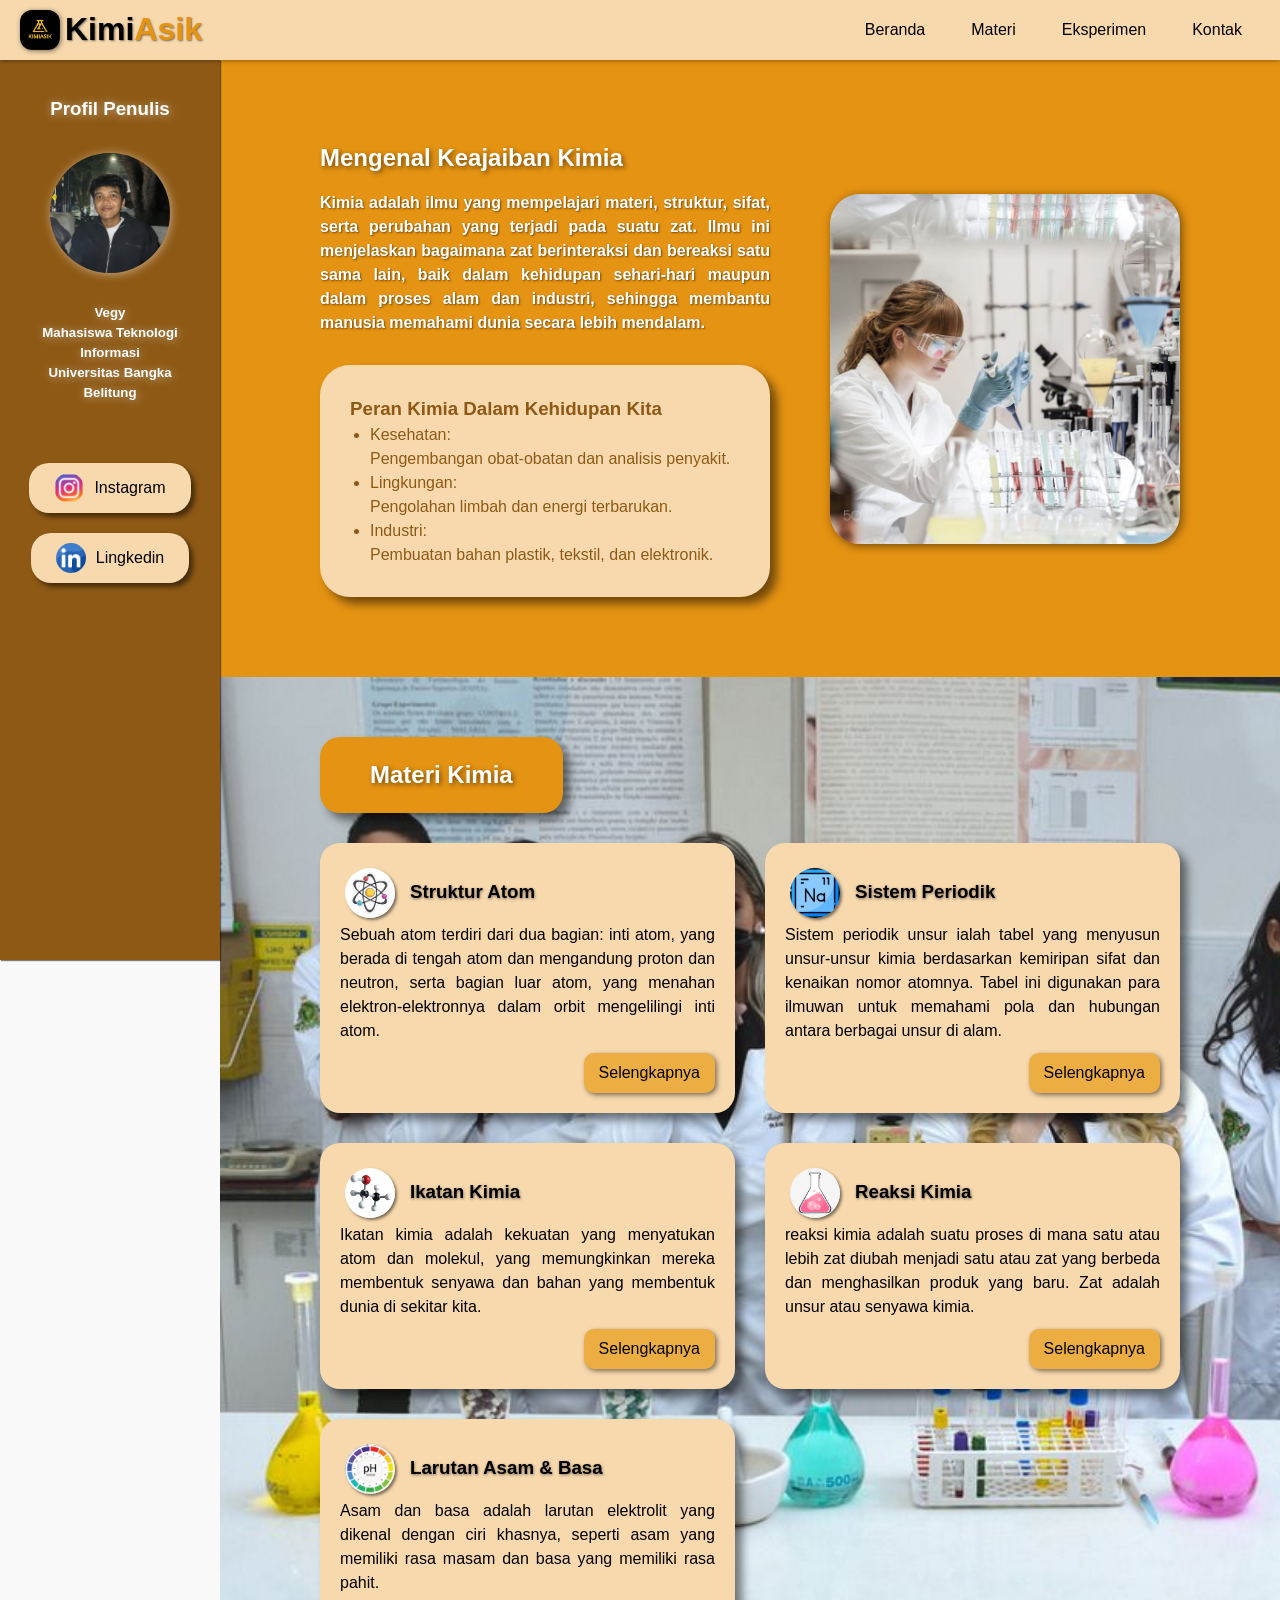
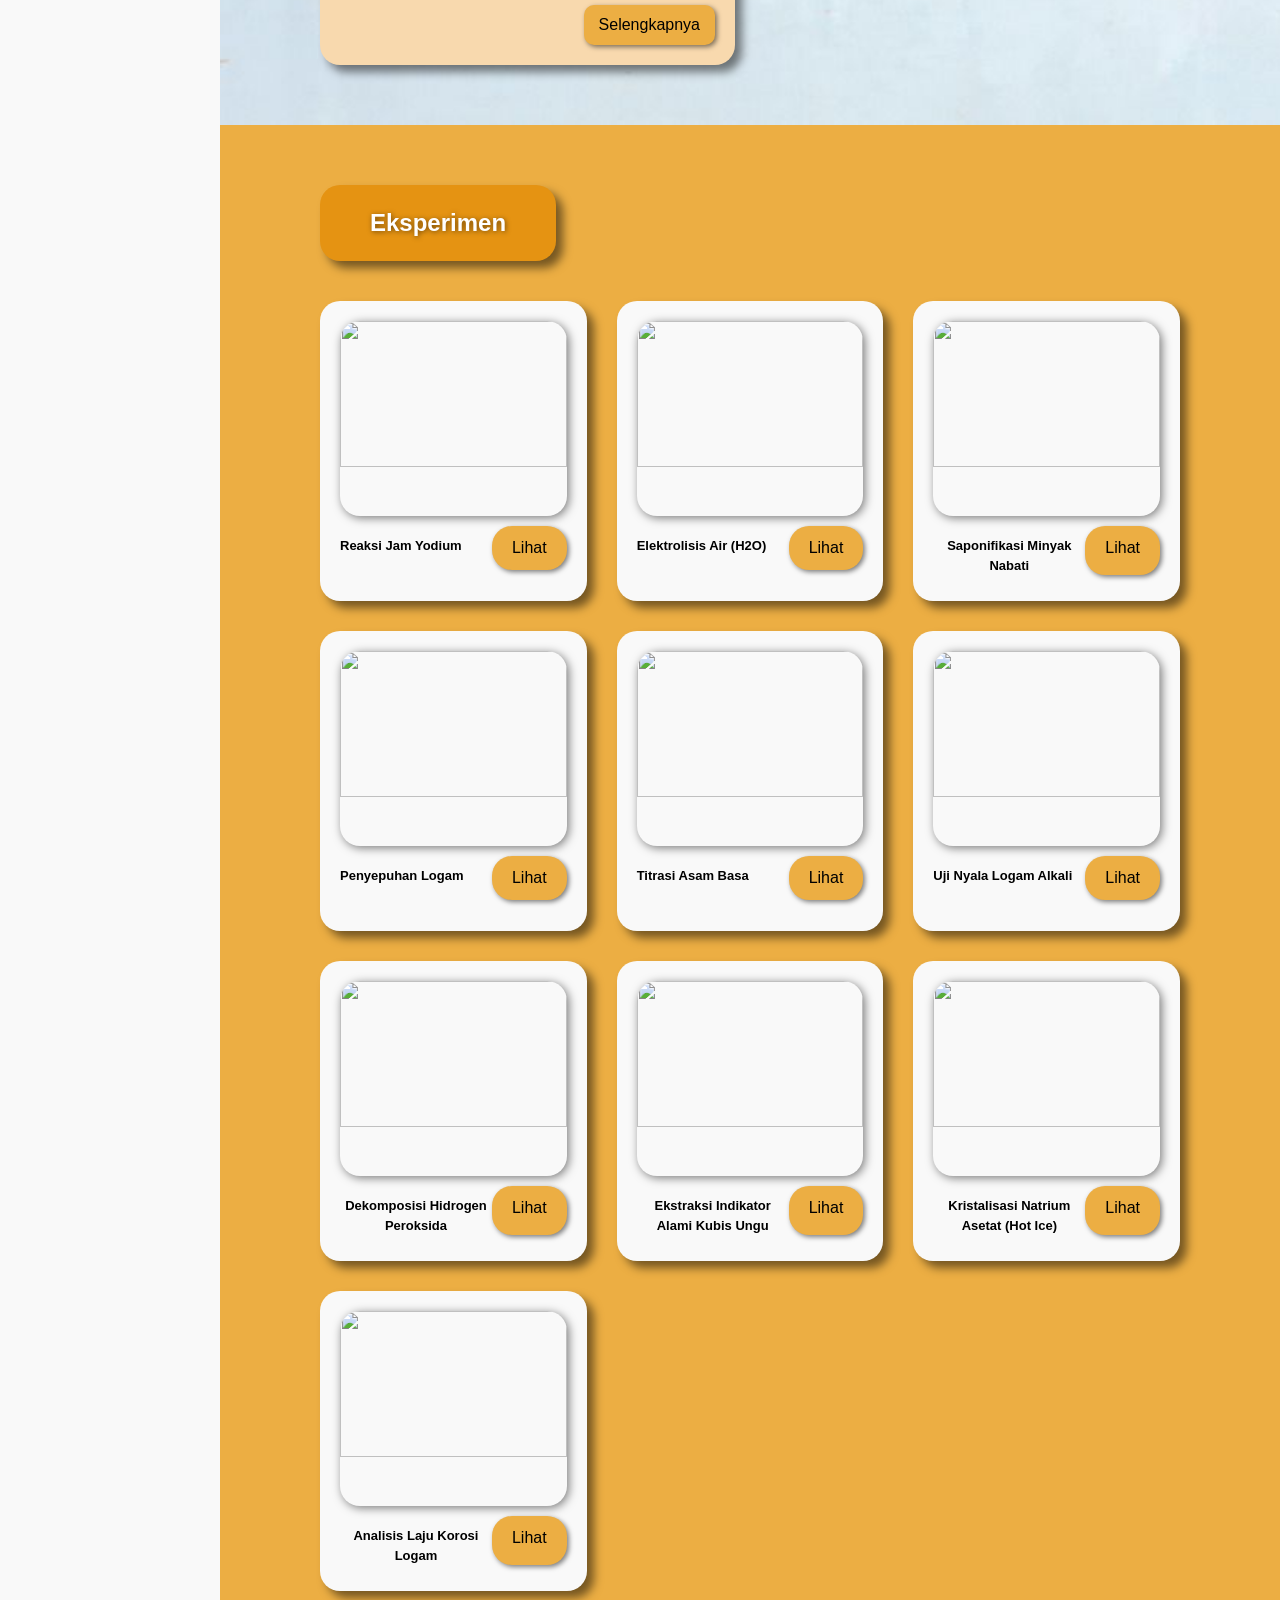
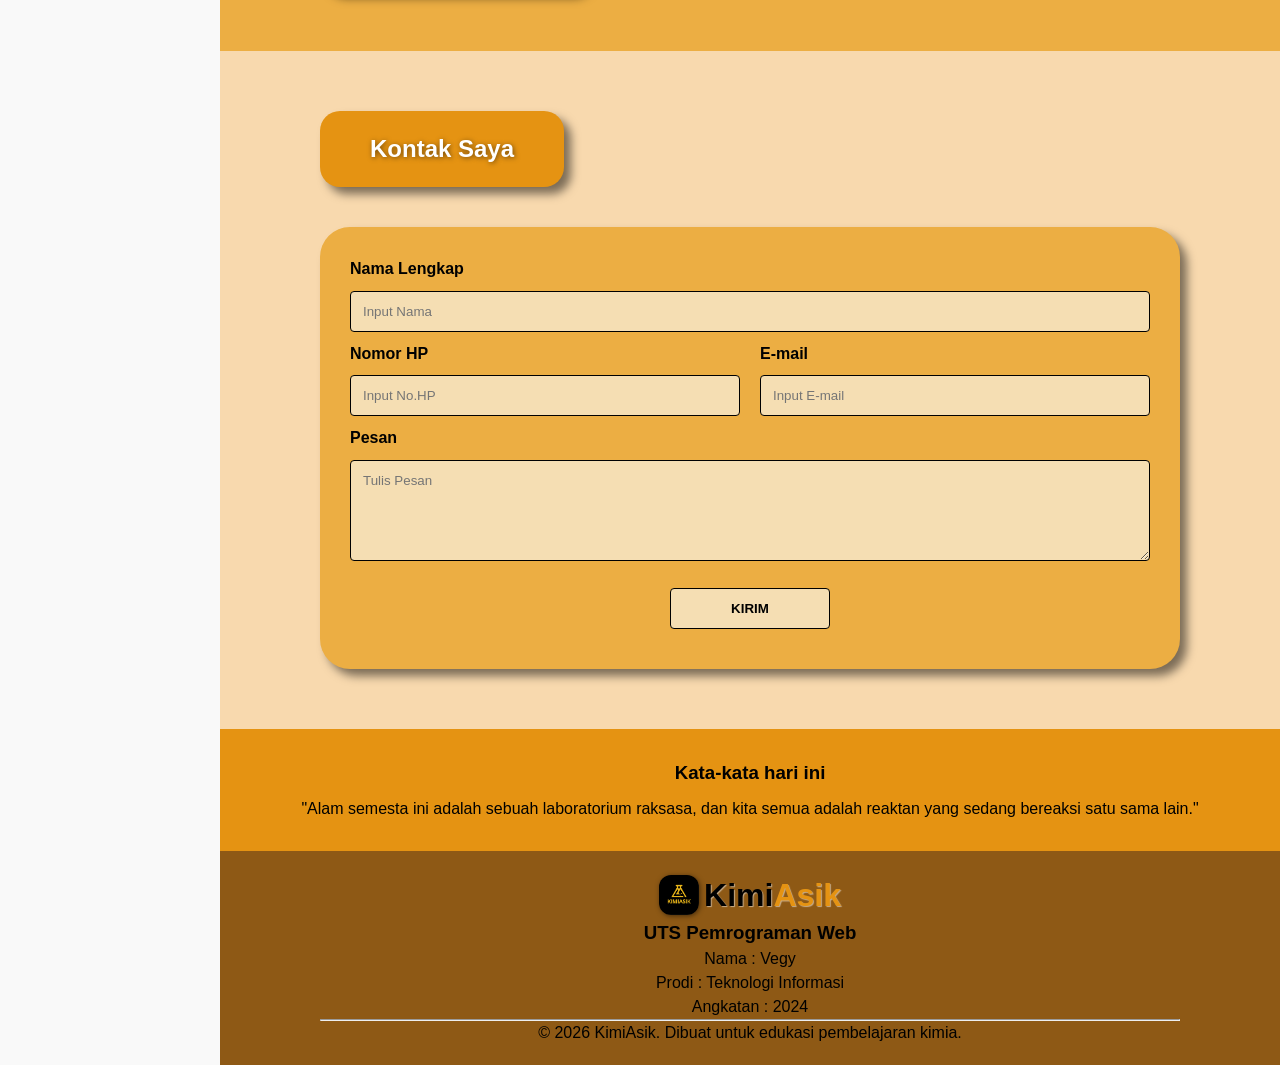
==== index.html @ 4f4f776b "Rename utsWeb_Vegy.html to index.html" ====
<!DOCTYPE html>
<html lang="en">

<head>
    <meta charset="UTF-8">
    <meta name="viewport" content="width=device-width, initial-scale=1.0">
    <title>KimiAsik</title>
    <link rel="stylesheet" href="utsWeb_Vegy.css">
    <script src="utsWeb_Vegy.js"></script>
</head>

<body>
    <div class="header">
        <div class="namaweb">
            <img src="gambar/logo.png">
            <h1>Kimi<span>Asik</span></h1>
        </div>
        <div class="navbar">
            <ul>
                <li><a href="#beranda">Beranda</a></li>
                <li><a href="#materi">Materi</a></li>
                <li><a href="#eksperimen">Eksperimen</a></li>
                <li><a href="#kontak">Kontak</a></li>
            </ul>
        </div>
    </div>

    <div class="sidebar">
        <h3>Profil Penulis</h3>
        <img src="gambar/saya.jpeg">
        <h5>Vegy<br>Mahasiswa Teknologi Informasi<br>Universitas Bangka Belitung</h5>
        <div class="sosmed">
            <a href="https://www.instagram.com/gy_xve?igsh=MTRnN3d0bm42M3J4dA=="><img src="gambar/ig.png"><span>Instagram</span></a>
        </div>
        <div class="sosmed">
            <a href="https://www.linkedin.com/in/vegymembalong?utm_source=share_via&utm_content=profile&utm_medium=member_android"><img src="gambar/linkedin.png"><span>Lingkedin</span></a>
        </div>
    </div>

    <div class="kontenutama">
        <div id="beranda" class="beranda">
            <div class="isikiri">
                <h2>Mengenal Keajaiban Kimia</h2>
                <p>Kimia adalah ilmu yang mempelajari materi, struktur, sifat, serta perubahan yang terjadi pada
                    suatu zat. Ilmu ini menjelaskan bagaimana zat berinteraksi dan bereaksi satu sama lain, baik
                    dalam kehidupan sehari-hari maupun dalam proses alam dan industri, sehingga membantu manusia
                    memahami dunia secara lebih mendalam.</p>
                <div class="perankimia">
                    <h3>Peran Kimia Dalam Kehidupan Kita</h3>
                    <ul>
                        <li>Kesehatan:<br>Pengembangan obat-obatan dan analisis penyakit.</li>
                        <li>Lingkungan:<br>Pengolahan limbah dan energi terbarukan.</li>
                        <li>Industri:<br>Pembuatan bahan plastik, tekstil, dan elektronik.</li>
                    </ul>
                </div>
            </div>
            <div class="isikanan">
                <img src="gambar/gambarberanda.jpg">
            </div>
        </div>

        <div id="materi">
            <h2>Materi Kimia</h2>
            <div class="materi">
                <div class="rincianmateri">
                    <div class="judulmateri">
                        <img src="gambar/atom.png">
                        <h3>Struktur Atom</h3>
                    </div>
                    <p>Sebuah atom terdiri dari dua bagian: inti atom, yang berada di tengah atom dan mengandung
                        proton dan neutron, serta bagian luar atom, yang menahan elektron-elektronnya dalam orbit
                        mengelilingi inti atom.</p>
                    <a
                        href="https://uen.pressbooks.pub/introductorychemistry/chapter/the-structure-of-the-atom/#:~:text=Atom%20terdiri%20dari%20tiga%20partikel%20dasar:%20proton%2C,kulit%20elektron%20dan%20mengandung%20elektron%20(bermuatan%20negatif).">Selengkapnya</a>
                </div>
                <div class="rincianmateri">
                    <div class="judulmateri">
                        <img src="gambar/logoperiodik.jpg">
                        <h3>Sistem Periodik</h3>
                    </div>
                    <p>Sistem periodik unsur ialah tabel yang menyusun unsur-unsur kimia berdasarkan kemiripan sifat
                        dan kenaikan nomor atomnya. Tabel ini digunakan para ilmuwan untuk memahami pola dan
                        hubungan antara berbagai unsur di alam.</p>
                    <a
                        href="https://www.gramedia.com/literasi/mengenal-sistem-periodik-unsur-sejarah-pengertian-dan-perkembangannya/">Selengkapnya</a>
                </div>
                <div class="rincianmateri">
                    <div class="judulmateri">
                        <img src="gambar/ikatankimiaa.jpg">
                        <h3>Ikatan Kimia</h3>
                    </div>
                    <p>Ikatan kimia adalah kekuatan yang menyatukan atom dan molekul, yang memungkinkan mereka
                        membentuk senyawa dan bahan yang membentuk dunia di sekitar kita.</p>
                    <a href="https://www.quipper.com/id/blog/mapel/kimia/ikatan-kimia/">Selengkapnya</a>
                </div>
                <div class="rincianmateri">
                    <div class="judulmateri">
                        <img src="gambar/reaksikimia.jpg">
                        <h3>Reaksi Kimia</h3>
                    </div>
                    <p>reaksi kimia adalah suatu proses di mana satu atau lebih zat diubah menjadi satu atau zat
                        yang berbeda dan menghasilkan produk yang baru. Zat adalah unsur atau senyawa kimia.</p>
                    <a
                        href="https://akupintar.id/info-pintar/-/blogs/reaksi-kimia-pengertian-ciri-ciri-jenis-dan-contohnya">Selengkapnya</a>
                </div>
                <div class="rincianmateri">
                    <div class="judulmateri">
                        <img src="gambar/asambasaa.jpg">
                        <h3>Larutan Asam & Basa</h3>
                    </div>
                    <p>Asam dan basa adalah larutan elektrolit yang dikenal dengan ciri khasnya, seperti asam yang
                        memiliki rasa masam dan basa yang memiliki rasa pahit.</p>
                    <a href="https://www.quipper.com/id/blog/mapel/kimia/asam-dan-basa/">Selengkapnya</a>
                </div>
            </div>
        </div>

        <div id="eksperimen">
            <h2>Eksperimen</h2>
            <div class="eksperimen">
                <div class="eksperimenitem">
                    <img src="https://i.ytimg.com/vi/0PoqIyh9FG4/maxresdefault.jpg">
                    <div class="infoeksperimen">
                        <p>Reaksi Jam Yodium</p>
                        <a href="https://youtu.be/un6x-a6zmx0?si=SqgORosUY-2LTcP6">Lihat</a>
                    </div>
                </div>
                <div class="eksperimenitem">
                    <img
                        src="https://blue.kumparan.com/image/upload/fl_progressive,fl_lossy,c_fill,f_auto,q_auto:best,w_640/v1634025439/01hxvjj6tpcmz90ye9wb8cp64d.jpg">
                    <div class="infoeksperimen">
                        <p>Elektrolisis Air (H2O)</p>
                        <a href="https://youtu.be/JhyUw5933_s?si=Afn9D52IZdCPgqFQ">Lihat</a>
                    </div>
                </div>
                <div class="eksperimenitem">
                    <img
                        src="https://www.greeners.co/wp-content/uploads/2020/08/Souvenir-Cantik-dari-Minyak-Jelantah-1.jpg">
                    <div class="infoeksperimen">
                        <p>Saponifikasi Minyak Nabati</p>
                        <a href="https://youtu.be/MVlw-za0QHc?si=hSwoHK8ls5u8qzh6">Lihat</a>
                    </div>
                </div>
                <div class="eksperimenitem">
                    <img src="https://doakalian.wordpress.com/wp-content/uploads/2012/07/sel-elektrokomia1.png">
                    <div class="infoeksperimen">
                        <p>Penyepuhan Logam</p>
                        <a href="https://youtu.be/6GK2rxwYU5M?si=nQECxFUg62Hmdez_">Lihat</a>
                    </div>
                </div>
                <div class="eksperimenitem">
                    <img src="https://www.azom.com/images/Article_Images/ImageForArticle_24716_17598611494664083.jpg">
                    <div class="infoeksperimen">
                        <p>Titrasi Asam Basa</p>
                        <a href="https://youtu.be/Fwo6BVpmLMg?feature=shared">Lihat</a>
                    </div>
                </div>
                <div class="eksperimenitem">
                    <img
                        src="https://asset.kompas.com/crops/uTL_3YJM3fHlCsK95ndCnOP5G8w=/0x2:800x535/750x500/data/photo/2023/11/09/654c9b948fbbf.jpg">
                    <div class="infoeksperimen">
                        <p>Uji Nyala Logam Alkali</p>
                        <a href="https://youtu.be/GhxOtd2kj90?si=AlKfevXuIcHSk7ao">Lihat</a>
                    </div>
                </div>
                <div class="eksperimenitem">
                    <img
                        src="https://d1ymz67w5raq8g.cloudfront.net/Pictures/480xAny/5/0/2/137502_0611421620180606-IMG_3951_preview.jpg">
                    <div class="infoeksperimen">
                        <p>Dekomposisi Hidrogen Peroksida</p>
                        <a href="https://youtu.be/DQN3zZXVOrM?si=goOzXgJ4IW--lY6F">Lihat</a>
                    </div>
                </div>
                <div class="eksperimenitem">
                    <img
                        src="https://assets.kompasiana.com/items/album/2023/10/22/istockphoto-661504778-612x612-6534a651ee794a4a806bb862.jpg?t=o&v=300">
                    <div class="infoeksperimen">
                        <p>Ekstraksi Indikator Alami Kubis Ungu</p>
                        <a href="https://youtu.be/a6dYHEC8A9g?si=KSvDGsUUd0h7grFi">Lihat</a>
                    </div>
                </div>
                <div class="eksperimenitem">
                    <img
                        src="https://d1ymz67w5raq8g.cloudfront.net/Pictures/415x277/0/0/0/109000_0413-eic_exhibition-chem_300tb.jpg">
                    <div class="infoeksperimen">
                        <p>Kristalisasi Natrium Asetat (Hot Ice)</p>
                        <a href="https://youtu.be/7xKShR5hW3g?si=97cIdhdHGM1oonSu">Lihat</a>
                    </div>
                </div>
                <div class="eksperimenitem">
                    <img src="https://id-static.z-dn.net/files/dce/50ecb94752dd2e01c5f4b7b8e948299a.jpg">
                    <div class="infoeksperimen">
                        <p>Analisis Laju Korosi Logam</p>
                        <a href="https://youtu.be/AHfiAgh0aNM?si=icaWUwh06MNhVXQ5">Lihat</a>
                    </div>
                </div>
            </div>
        </div>

        <div id="kontak">
            <h2>Kontak Saya</h2>
            <div class="kontak">
                <form onsubmit="return validasi(this)">
                    <div class="nama">
                        <label>Nama Lengkap</label>
                        <input name="nama" type="text" placeholder="Input Nama">
                    </div>
                    <div class="hpemail">
                        <div class="formhpemail">
                            <label>Nomor HP</label><br>
                            <input name="nomorhp" type="text" placeholder="Input No.HP">
                        </div>
                        <div class="formhpemail">
                            <label>E-mail</label><br>
                            <input name="email" type="text" placeholder="Input E-mail" cols="">
                        </div>
                    </div>
                    <div class="pesan">
                        <label>Pesan</label><br>
                        <textarea name="pesan" cols="70" rows="5" placeholder="Tulis Pesan"></textarea><br>
                    </div>
                    <div class="submit">
                        <input type="submit" value="KIRIM">
                    </div>
                </form>
            </div>
        </div>

        <div class="quotes">
            <h3>Kata-kata hari ini</h3>
            <p>"Alam semesta ini adalah sebuah laboratorium raksasa, dan kita semua adalah reaktan yang sedang
                bereaksi satu sama lain."</p>
        </div>

        <div id="footer">
            <div class="logofooter">
                <img src="gambar/logo.png">
                <h1>Kimi<span>Asik</span></h1>
            </div>
            <h3>UTS Pemrograman Web</h3>
            <p>Nama : <span>Vegy</span></p>
            <p>Prodi : <span>Teknologi Informasi</span></p>
            <p>Angkatan : <span>2024</span></p>
            <hr>
            <p>&copy; 2026 KimiAsik. Dibuat untuk edukasi pembelajaran kimia.</p>
        </div>
    </div>
</body>

</html>
---- utsWeb_Vegy.css ----
:root {
            --satu: #f8d9ae;
            --dua: #ecae43;
            --tiga: #e59312;
            --empat: #8e5915;

}

*{
    box-sizing: border-box;
    margin: 0;
    padding: 0;
    font-family: 'Segoe UI', Tahoma, Geneva, Verdana, sans-serif;
}

body{
    background-color: #f9f9f9;
    line-height: 1.5;
}

.header{
    background-color: var(--satu);
    display: flex;
    padding: 5px;
    justify-content: space-between;
    align-items: center;
    position: sticky;
    top: 0;
    z-index: 1000;
    box-shadow: 0px 0px 5px rgba(0, 0, 0, 0.5);
}

.namaweb{
    display: flex;
    margin-left: 10px;
}

.namaweb img{
    height: 40px;
    width: 40px;
    margin: 5px;
    border-radius: 30%;
    box-shadow: 1px 1px 5px rgba(0, 0, 0, 0.5);
}

.namaweb h1 {
    text-shadow: 1px 1px 2px rgba(0, 0, 0, 0.5);
}

.namaweb span{
    color: var(--tiga);
}

.navbar ul{
    display: flex;
    list-style: none;
    margin-right: 10px;
} 

.navbar a{
    text-decoration: none;
    color: black;
    font-weight: 500;
    padding: 13px 20px;
    margin: 0 3px;
    transition: 0.3s;
}

.navbar a:hover{
    color: white;
    background-color: var(--tiga);
    border-radius: 15px;
}

.sidebar{
    height: 100%;
    max-width: 220px;
    background-color: var(--empat);
    padding: 5px;
    display: flex;
    position: fixed;
    flex-direction: column;
    box-shadow: 1px 1px 1px rgba(4, 4, 4, 0.5);
}

.sidebar h3{
    color: white;
    margin: 30px auto 20px;
    text-align: center;
    text-shadow: 1px 1px 10px rgba(255, 255, 255, 0.5);
}

.sidebar img{
    display: flex;
    margin: 10px auto;
    width: 120px;
    height: 120px;
    object-fit: cover;
    border-radius: 50%;
    box-shadow: 1px 1px 10px rgba(255, 255, 255, 0.5);
    transition: 1s;
}

.sidebar img:hover{
    transform: scale(1.1);
    box-shadow: 1px 1px 20px rgba(255, 255, 255, 0.5);
}

.sidebar h5{
    color: white;
    margin: 20px 20px 50px;
    text-align: center;
    text-shadow: 1px 1px 10px rgba(255, 255, 255, 0.5);;
}

.sosmed{
    margin: 10px auto;
    padding: 0 25px;
    background-color: var(--satu);
    border-radius: 20px;
    box-shadow: 4px 4px 5px rgba(0, 0, 0, 0.5);
    transition: 0.8s;
}

.sosmed:hover{
    transform: scale(1.07);
    background-color: var(--dua);
}

.sosmed a{
    display: flex;
    align-items: center;
    text-decoration: none;
    color: black;
}

.sosmed img{
    height: 30px;
    width: 30px;
    margin-right: 10px;
    box-shadow: none;
}

.kontenutama{
    margin-left: 220px;
}

.beranda{
    display: flex;
    padding: 80px 100px;
    scroll-margin-top: 30px;
    background-color: var(--tiga);
    color: white;
}

.isikiri{
    flex: 3;
    margin-right: 60px;
}

.isikiri h2{
    text-shadow: 2px 2px 5px rgba(0, 0, 0, 0.5);
    margin-bottom: 15px;
    font-weight: 900;
}

.isikiri p{
    text-shadow: 1px 1px 2px rgba(0, 0, 0, 0.5);
    margin-bottom: 5px;
    font-weight: bold;
    text-align: justify;
}

.isikanan{
    display: flex;
    flex: 2;
}

.isikanan img{
    margin: auto;
    width: 350px;
    height: 350px;
    background-size: cover;
    border-radius: 30px;
    box-shadow: 2px 2px 10px rgba(0, 0, 0, 0.5);
    transition-duration: 1s;
}

.isikanan img:hover{
    transform: scale(1.05);
}

.perankimia{
    background-color: var(--satu);
    color: var(--empat);
    padding: 30px;
    border-radius: 30px;
    margin-top: 30px;
    box-shadow: 7px 7px 10px rgba(0, 0, 0, 0.5);
    transition: 1s;
}

.perankimia:hover{
    transform: scale(1.05);
}

.perankimia li{
    font-weight: 500;
    margin-left: 20px;
}

#materi{
    background-image: url('gambar/bgmaterii.jpg');
    background-size: cover;
    background-repeat: no-repeat;
    padding: 60px 100px;
    scroll-margin-top: 50px;
}

#materi h2{
    padding: 20px 50px;
    border-radius: 20px;
    background-color: var(--tiga);
    width: fit-content;
    color: white;
    text-shadow: 2px 2px 5px rgba(0, 0, 0, 0.5);
    box-shadow: 7px 7px 10px rgba(0, 0, 0, 0.5);
    margin-bottom: 30px;
}

.materi{
    display: grid; 
    grid-template-columns: repeat(2, 1fr); 
    gap: 30px;
}

.rincianmateri{
    background-color: var(--satu);
    padding: 20px;
    border-radius: 20px;
    box-shadow: 7px 7px 10px rgba(0, 0, 0, 0.5);
    transition: 0.8s;
}

.rincianmateri:hover{
    transform: scale(1.04);
}

.rincianmateri p{
    text-align: justify;
    font-weight: 500;
}

.rincianmateri a{
    text-decoration: none;
    color: black;
    float: right;
    padding: 8px 15px;
    margin-top: 10px;
    background-color: var(--dua);
    border-radius: 10px;
    box-shadow: 2px 2px 5px rgba(0, 0, 0, 0.5);
    transition: 0.2s;
}

.rincianmateri a:hover{
    transform: scale(1.1);
    background-color: var(--tiga);
    color: white;
    font-weight: bold;
}

.judulmateri{
    display: flex;
}

.judulmateri img{
    width: 50px;
    height: 50px;
    margin: 5px;
    border-radius: 50%;
    box-shadow: 2px 2px 3px rgba(0, 0, 0, 0.5);
}

.judulmateri h3 {
    margin: 15px 10px;
    text-shadow: 0.5px 0.5px 3px rgba(0, 0, 0, 0.5);
}

#eksperimen{
    background-color: var(--dua);
    padding: 60px 100px;
    scroll-margin-top: 50px;
}

#eksperimen h2{
    padding: 20px 50px;
    border-radius: 20px;
    background-color: var(--tiga);
    width: fit-content;
    color: white;
    text-shadow: 1px 1px 5px rgba(0, 0, 0, 0.5);
    box-shadow: 7px 7px 10px rgba(0, 0, 0, 0.5);
    margin-bottom: 40px;
}

.eksperimen{
    display: grid;
    grid-template-columns: repeat(3 , 1fr);
    gap: 30px;
}

.eksperimenitem{
    background-color: #f9f9f9;
    padding: 20px;
    border-radius: 20px;
    box-shadow: 7px 7px 10px rgba(0, 0, 0, 0.5);
    transition: 0.8s;
    height: 300px;
    width: auto;
}

.eksperimenitem:hover{
    transform: scale(1.07);
    background-color: var(--satu);
}

.eksperimenitem img{
    height: 75%;
    width: 100%; 
    object-fit: cover;
    border-radius: 20px;
    box-shadow: 2px 2px 10px rgba(0, 0, 0, 0.5);
}

.infoeksperimen{
    display: flex;
    justify-content: space-between;
}
.infoeksperimen p{
    font-weight: bold;
    font-size: small;
    text-align: center;
    margin-top: 20px;
    justify-content: space-between;
    z-index: 1;
    transition: 0.3s;
}

.infoeksperimen a{
    text-decoration: none;
    padding: 10px 20px;
    border-radius: 20px;
    background-color: var(--dua);
    color: black;
    font-weight: 400;
    margin-top: 10px;
    transition: 0.3s;
    box-shadow: 2px 2px 5px rgba(0, 0, 0, 0.5);
}

.infoeksperimen a:hover{
    padding: 10px 30px;
    font-weight: bold;
    background-color: var(--tiga);
    color: white;
}

#kontak{
    background-color: var(--satu);
    padding: 60px 100px;
    scroll-margin-top: 50px;
}

#kontak h2{
    padding: 20px 50px;
    border-radius: 20px;
    background-color: var(--tiga);
    width: fit-content;
    color: white;
    text-shadow: 1px 1px 5px rgba(0, 0, 0, 0.5);
    box-shadow: 7px 7px 10px rgba(0, 0, 0, 0.5);
    margin-bottom: 40px;
}

.kontak{
    background-color: var(--dua);
    padding: 30px;
    border-radius: 30px;
    width: 100%;
    box-sizing: border-box;
    box-shadow: 7px 7px 10px rgba(0, 0, 0, 0.5);
}

.nama label{
    font-weight: bold;
}

.hpemail{
    display: flex;
    gap: 20px;
    width: 100%;
}

.formhpemail{
    flex: 1; 
    display: flex;
    flex-direction: column;
}

.formhpemail label{
    margin-bottom: -25px;
    font-weight: bold;
}

.pesan label{
    font-weight: bold;
}

input, textarea{
    width: 100%;
    padding: 12px;
    border: 1px solid #000;
    border-radius: 4px;
    margin-bottom: 10px;
    margin-top: 10px;
    background-color: wheat;
}

.submit{
    display: flex;
    justify-content: center;
} 

.submit input{
    width: 20%;
    transition: 0.8s;
    font-weight: bold;
}

.submit input:hover{
    transform: scale(1.05);
    background-color: var(--tiga);
    color: white;
}


.quotes{
    background-color: var(--tiga);
    padding: 30px 20px;
    text-align: center;
}

.quotes h3{
    margin-bottom: 10px;
}

#footer{
    background-color: var(--empat);
    padding: 20px 100px;
    text-align: center;
}

.logofooter{
    display: flex;
    justify-content: center;

}

.logofooter img{
    height: 40px;
    width: 40px;
    margin: auto 5px auto 0;
    border-radius: 30%;
    box-shadow: 1px 1px 5px rgba(0, 0, 0, 0.5);
}

.logofooter h1{
    text-shadow: 1px 1px 1px rgba(255, 255, 255, 0.5);
}

.logofooter span{
    color: var(--tiga);

}
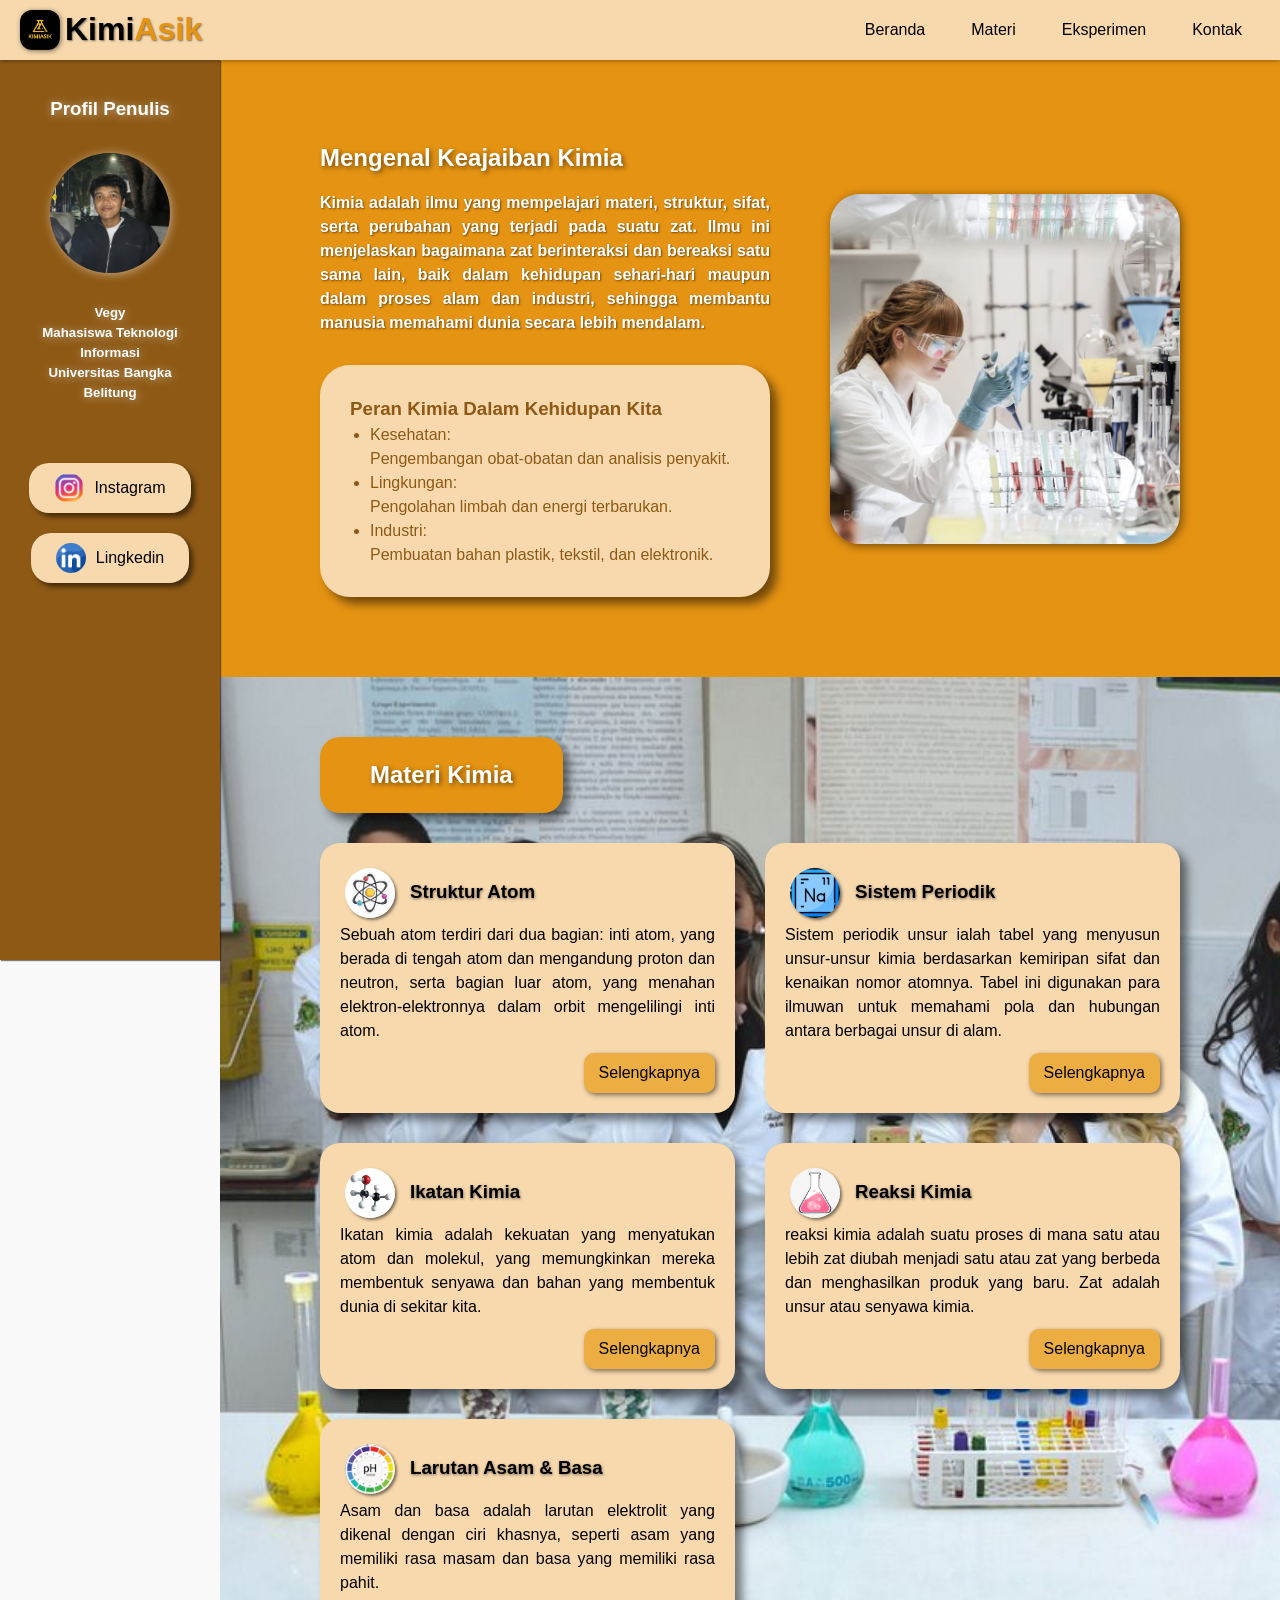
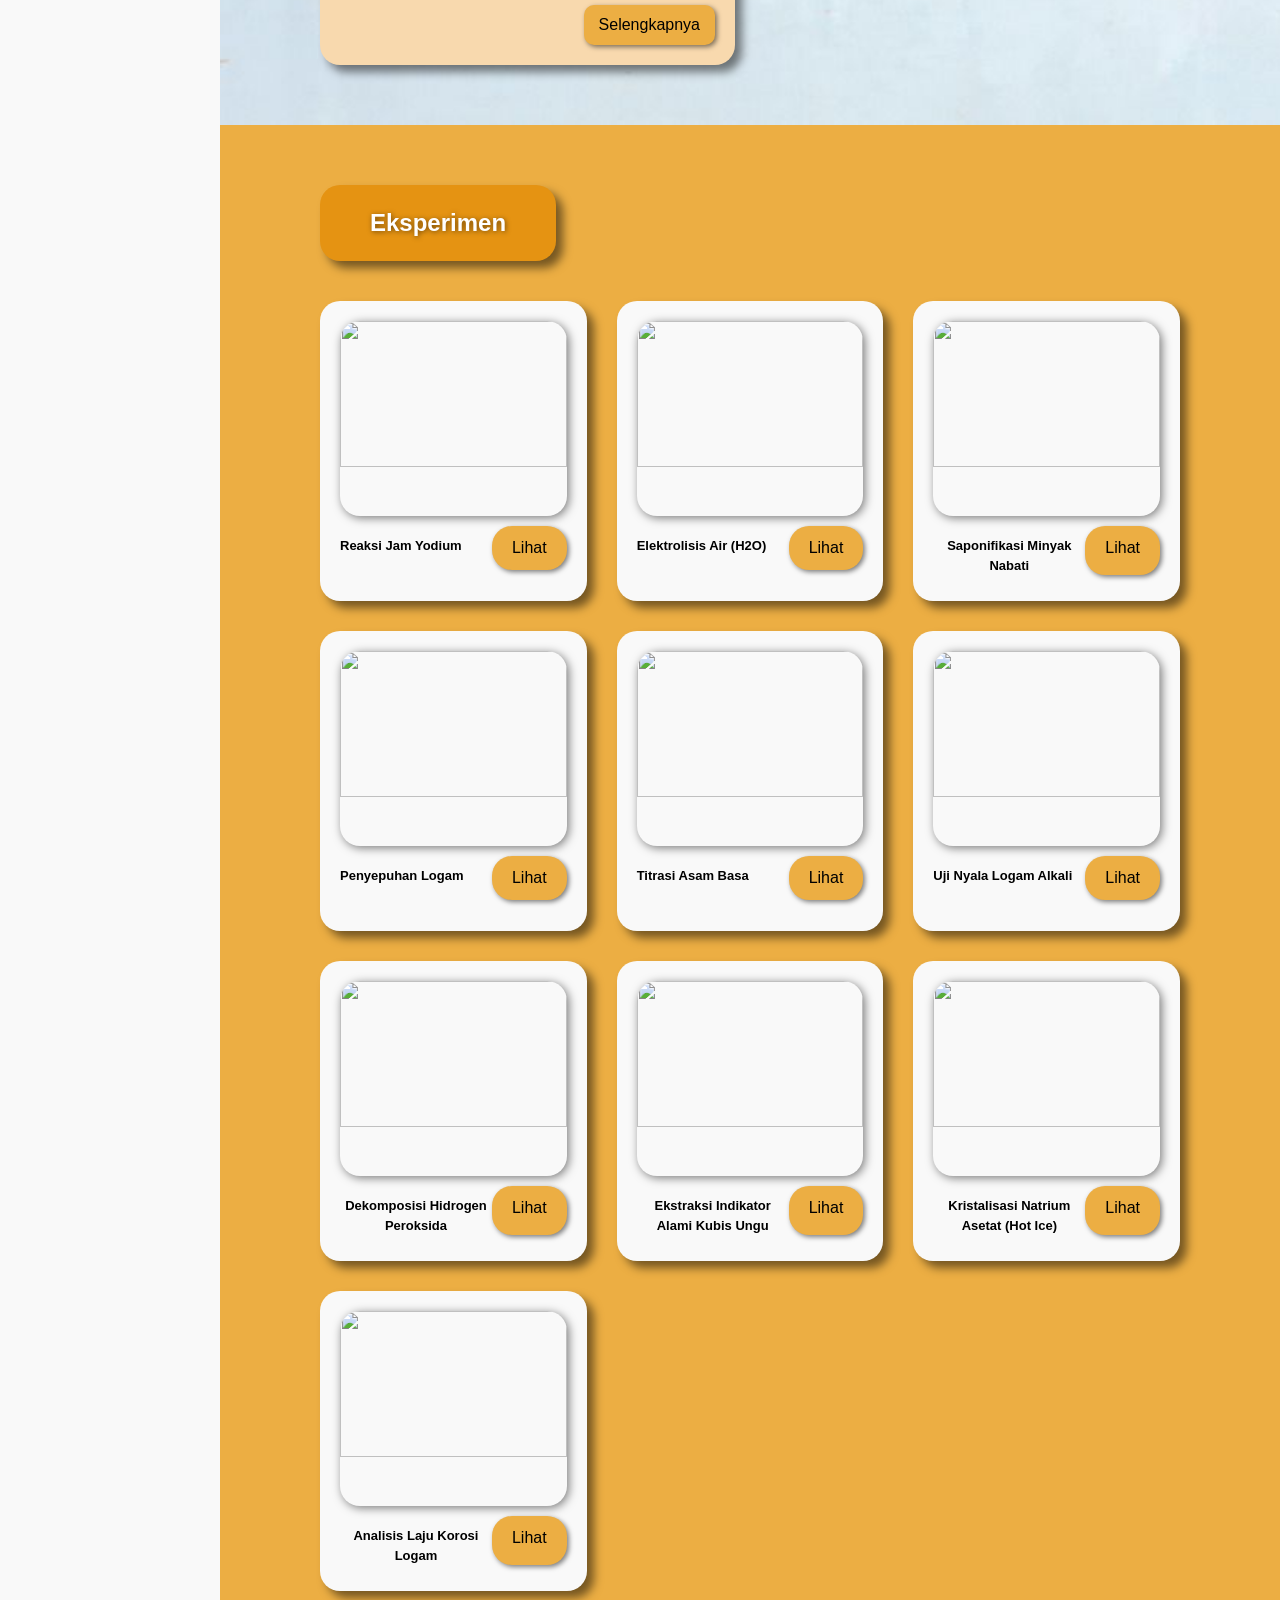
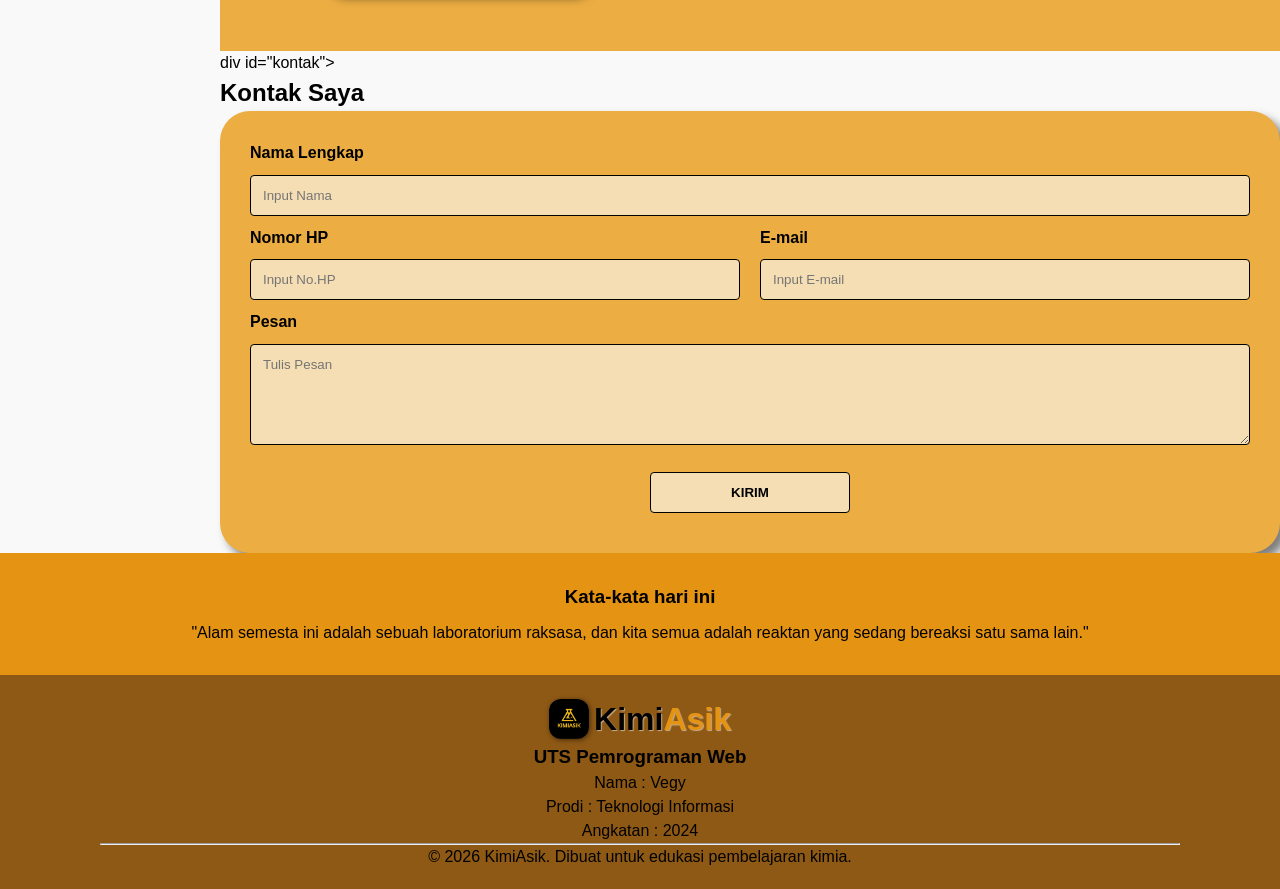
==== commit 2e19b0dd: "Update index.html" ====
--- a/index.html
+++ b/index.html
@@ -197,27 +197,27 @@
             </div>
         </div>
 
-        <div id="kontak">
+        div id="kontak">
             <h2>Kontak Saya</h2>
             <div class="kontak">
-                <form onsubmit="return validasi(this)">
+                <form action="https://formspree.io/f/mrejkobr" method="POST" onsubmit="return validasi(this)">
                     <div class="nama">
                         <label>Nama Lengkap</label>
-                        <input name="nama" type="text" placeholder="Input Nama">
+                        <input name="nama" type="text" placeholder="Input Nama" required>
                     </div>
                     <div class="hpemail">
                         <div class="formhpemail">
                             <label>Nomor HP</label><br>
-                            <input name="nomorhp" type="text" placeholder="Input No.HP">
+                            <input name="nomorhp" type="text" placeholder="Input No.HP" required>
                         </div>
                         <div class="formhpemail">
                             <label>E-mail</label><br>
-                            <input name="email" type="text" placeholder="Input E-mail" cols="">
+                            <input name="email" type="text" placeholder="Input E-mail" required>
                         </div>
                     </div>
                     <div class="pesan">
                         <label>Pesan</label><br>
-                        <textarea name="pesan" cols="70" rows="5" placeholder="Tulis Pesan"></textarea><br>
+                        <textarea name="pesan" cols="70" rows="5" placeholder="Tulis Pesan" required></textarea><br>
                     </div>
                     <div class="submit">
                         <input type="submit" value="KIRIM">
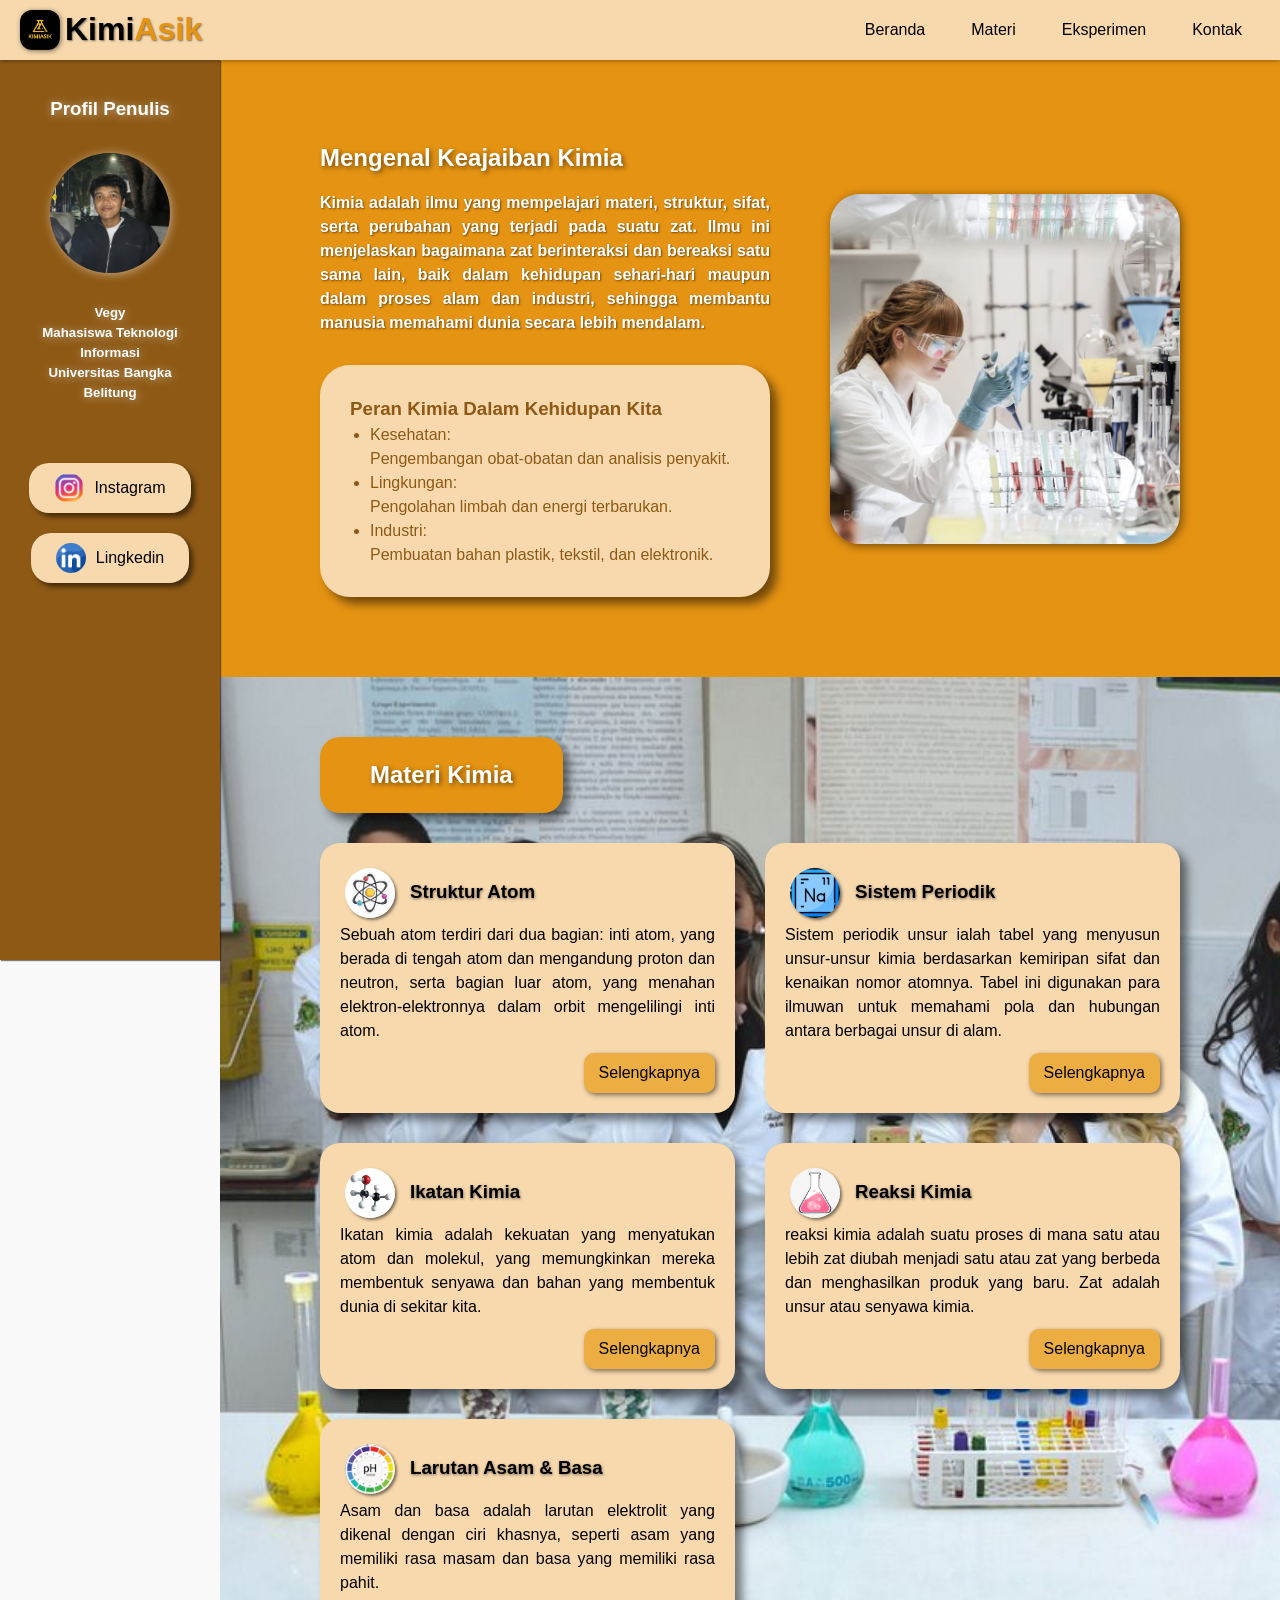
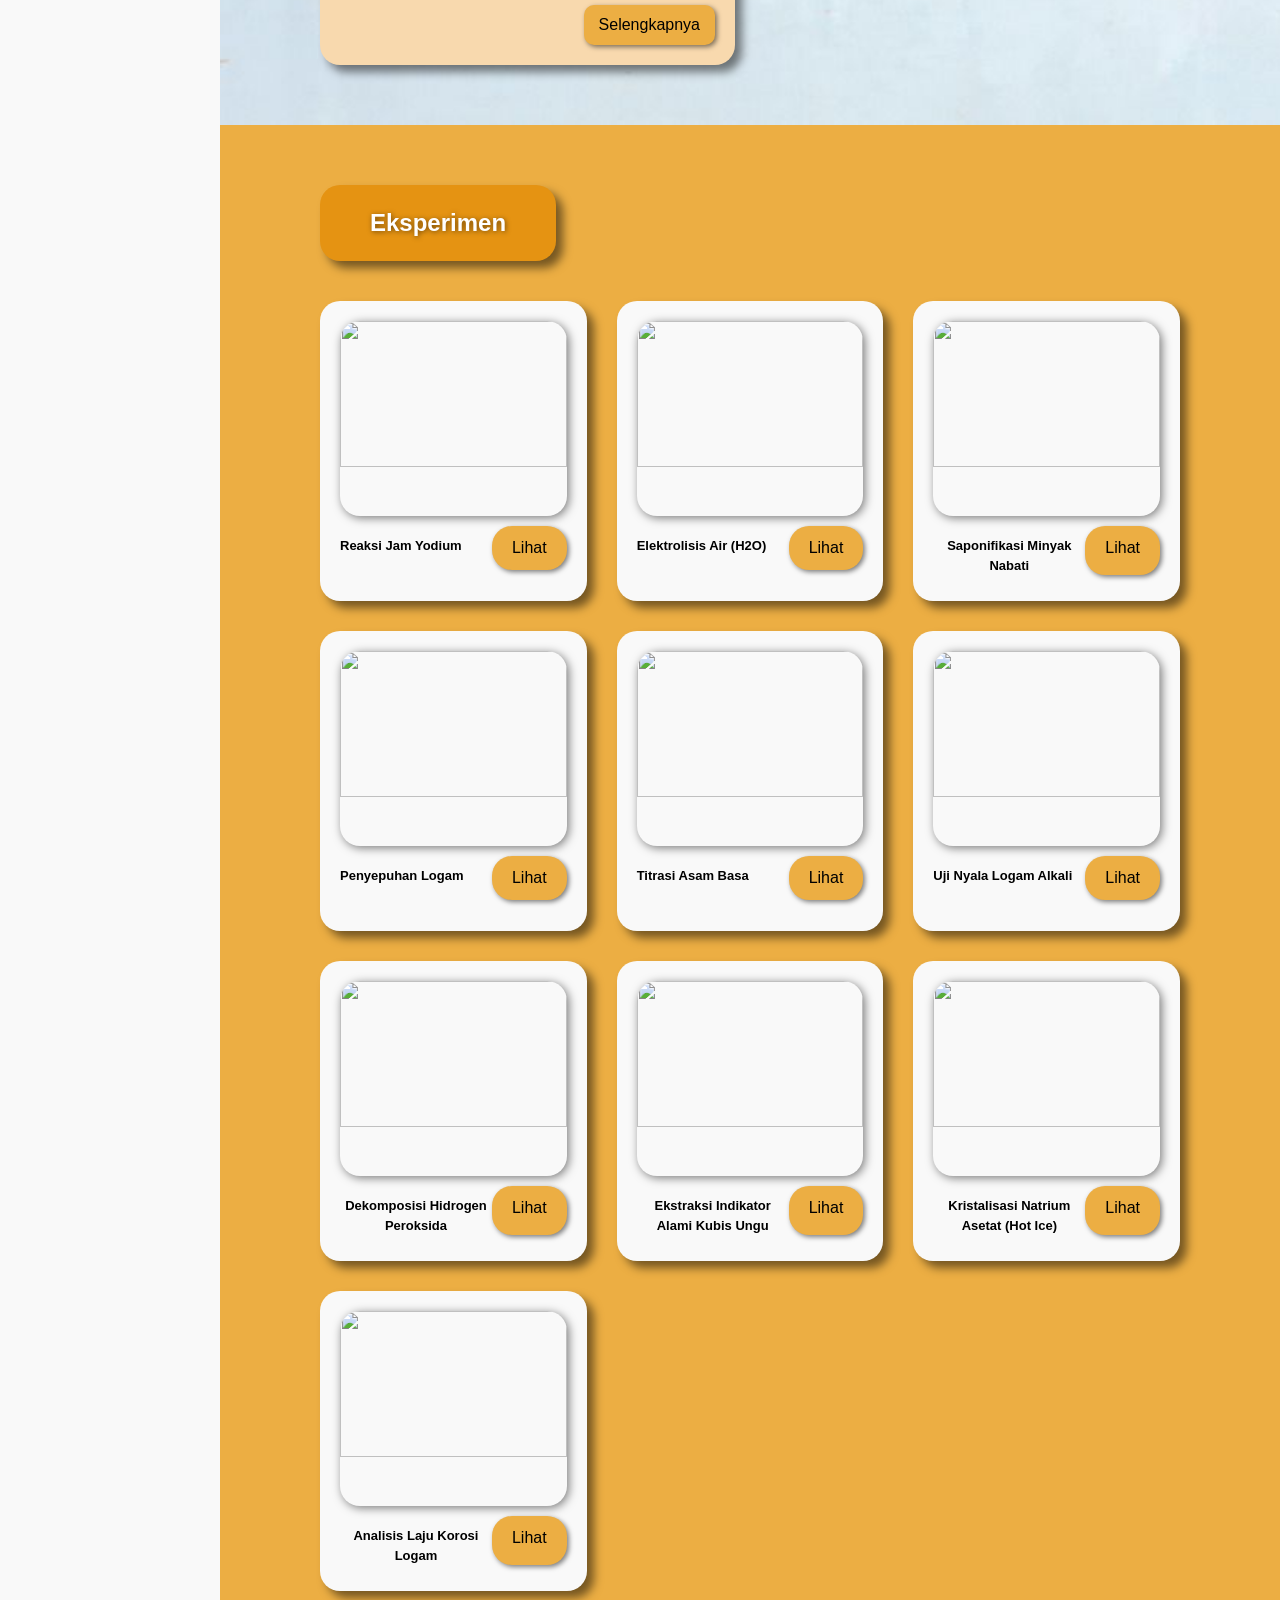
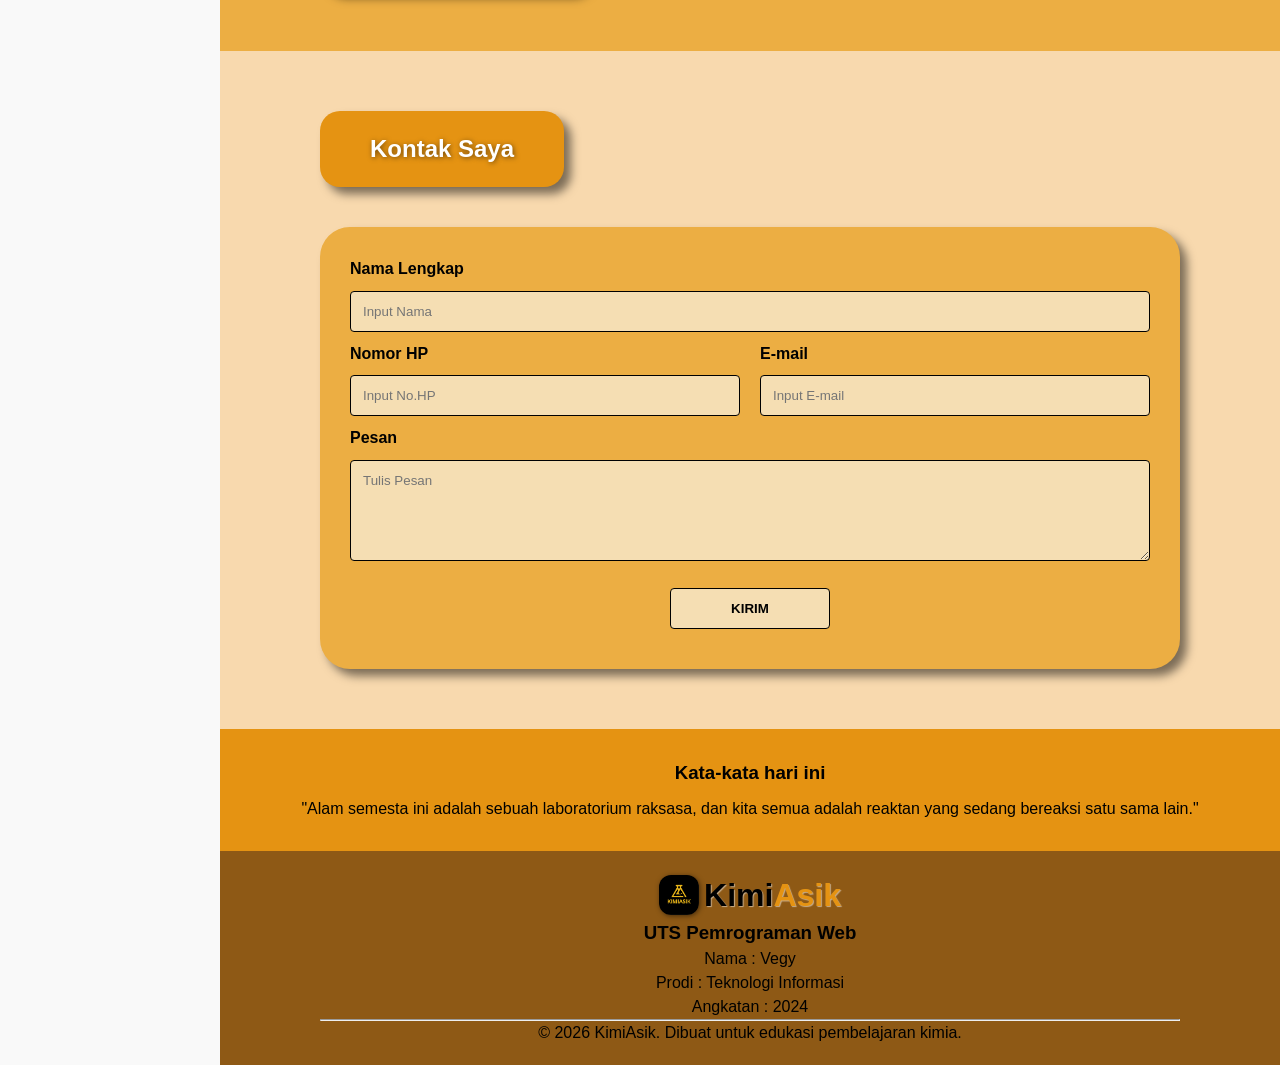
==== commit 9f2f3481: "Update index.html" ====
--- a/index.html
+++ b/index.html
@@ -1,5 +1,6 @@
 <!DOCTYPE html>
 <html lang="en">
+<meta name="viewport" content="width=device-width, initial-scale=1.0">
 
 <head>
     <meta charset="UTF-8">
@@ -197,7 +198,7 @@
             </div>
         </div>
 
-        div id="kontak">
+        <div id="kontak">
             <h2>Kontak Saya</h2>
             <div class="kontak">
                 <form action="https://formspree.io/f/mrejkobr" method="POST" onsubmit="return validasi(this)">
--- a/utsWeb_Vegy.css
+++ b/utsWeb_Vegy.css
@@ -482,4 +482,19 @@
 .logofooter span{
     color: var(--tiga);
 
-}+}
+
+@media screen and (max-width: 768px) {
+    /* 1. Atur Header agar menumpuk ke bawah */
+    .header {
+        flex-direction: column;
+        height: auto;
+        padding: 10px;
+    }
+
+    .sidebar{
+        width: 100%;
+        position: relative;
+        margin-bottom: 20px;
+    }
+}
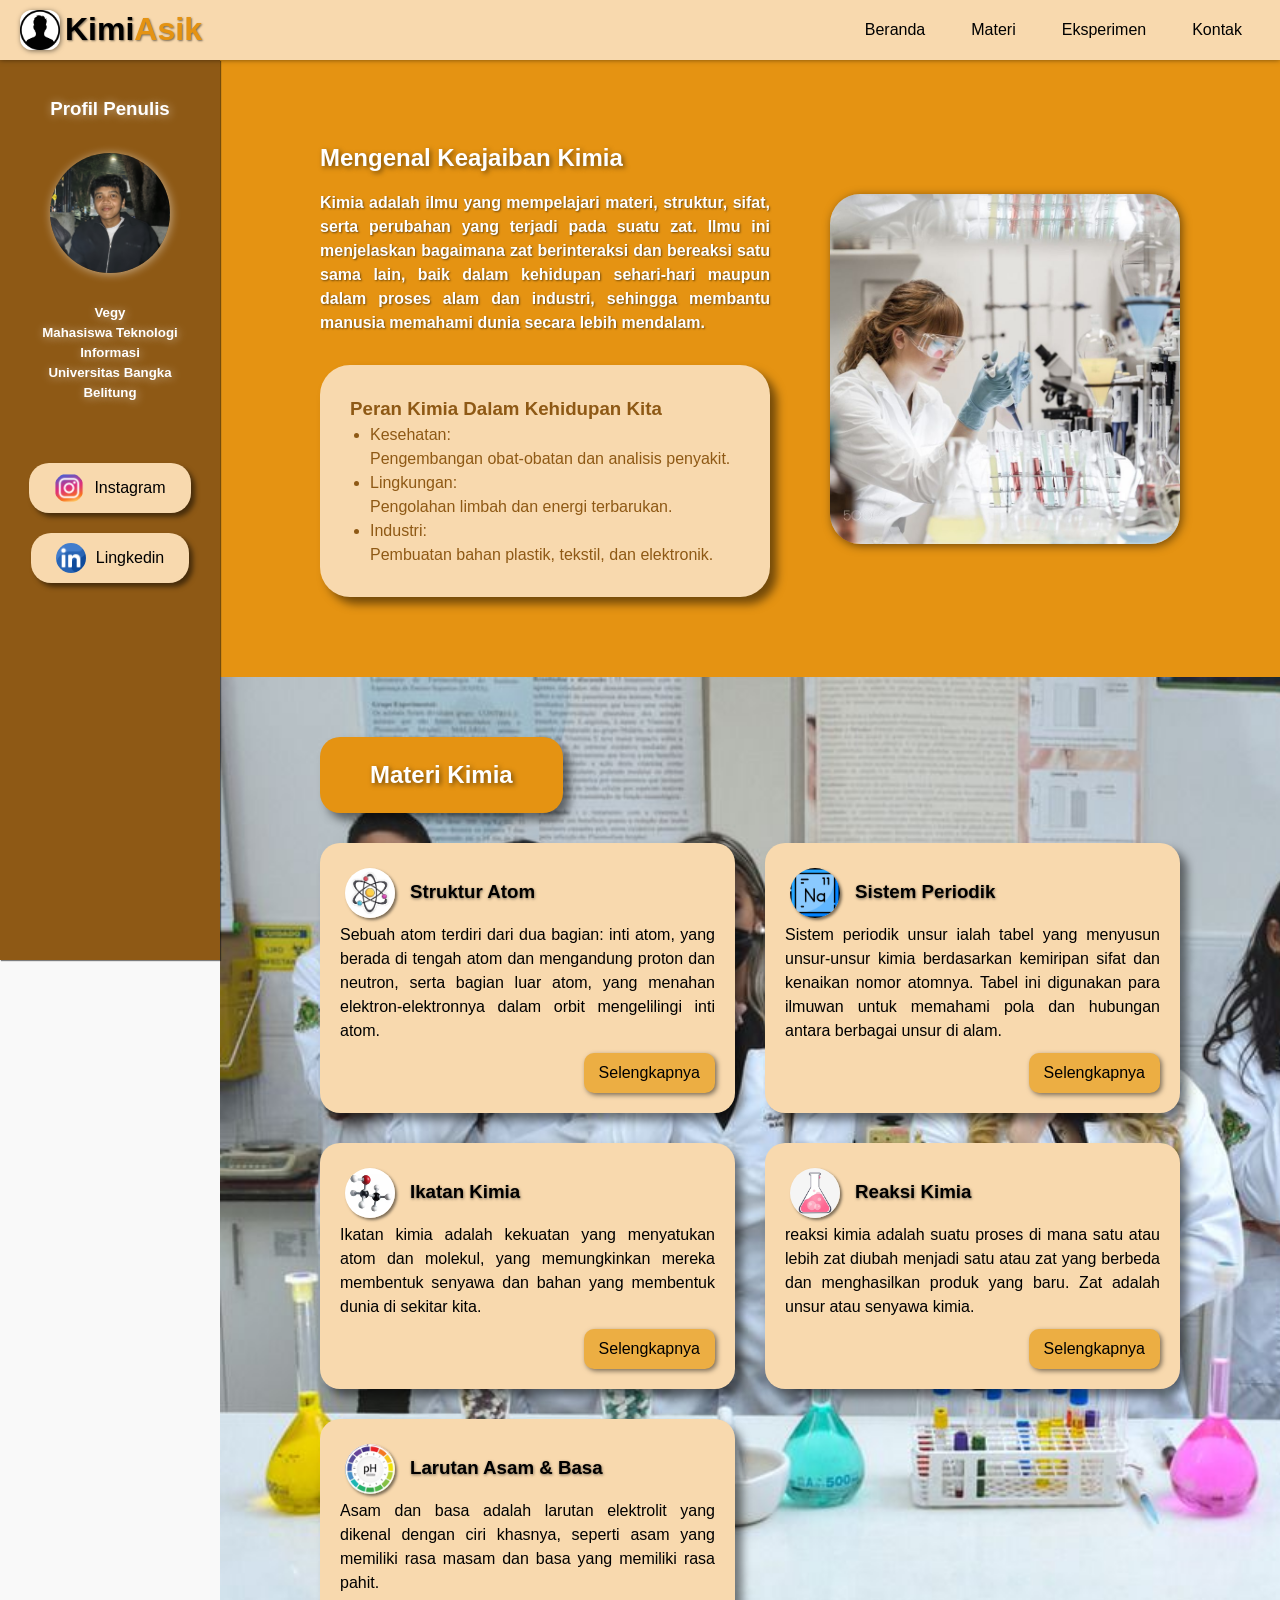
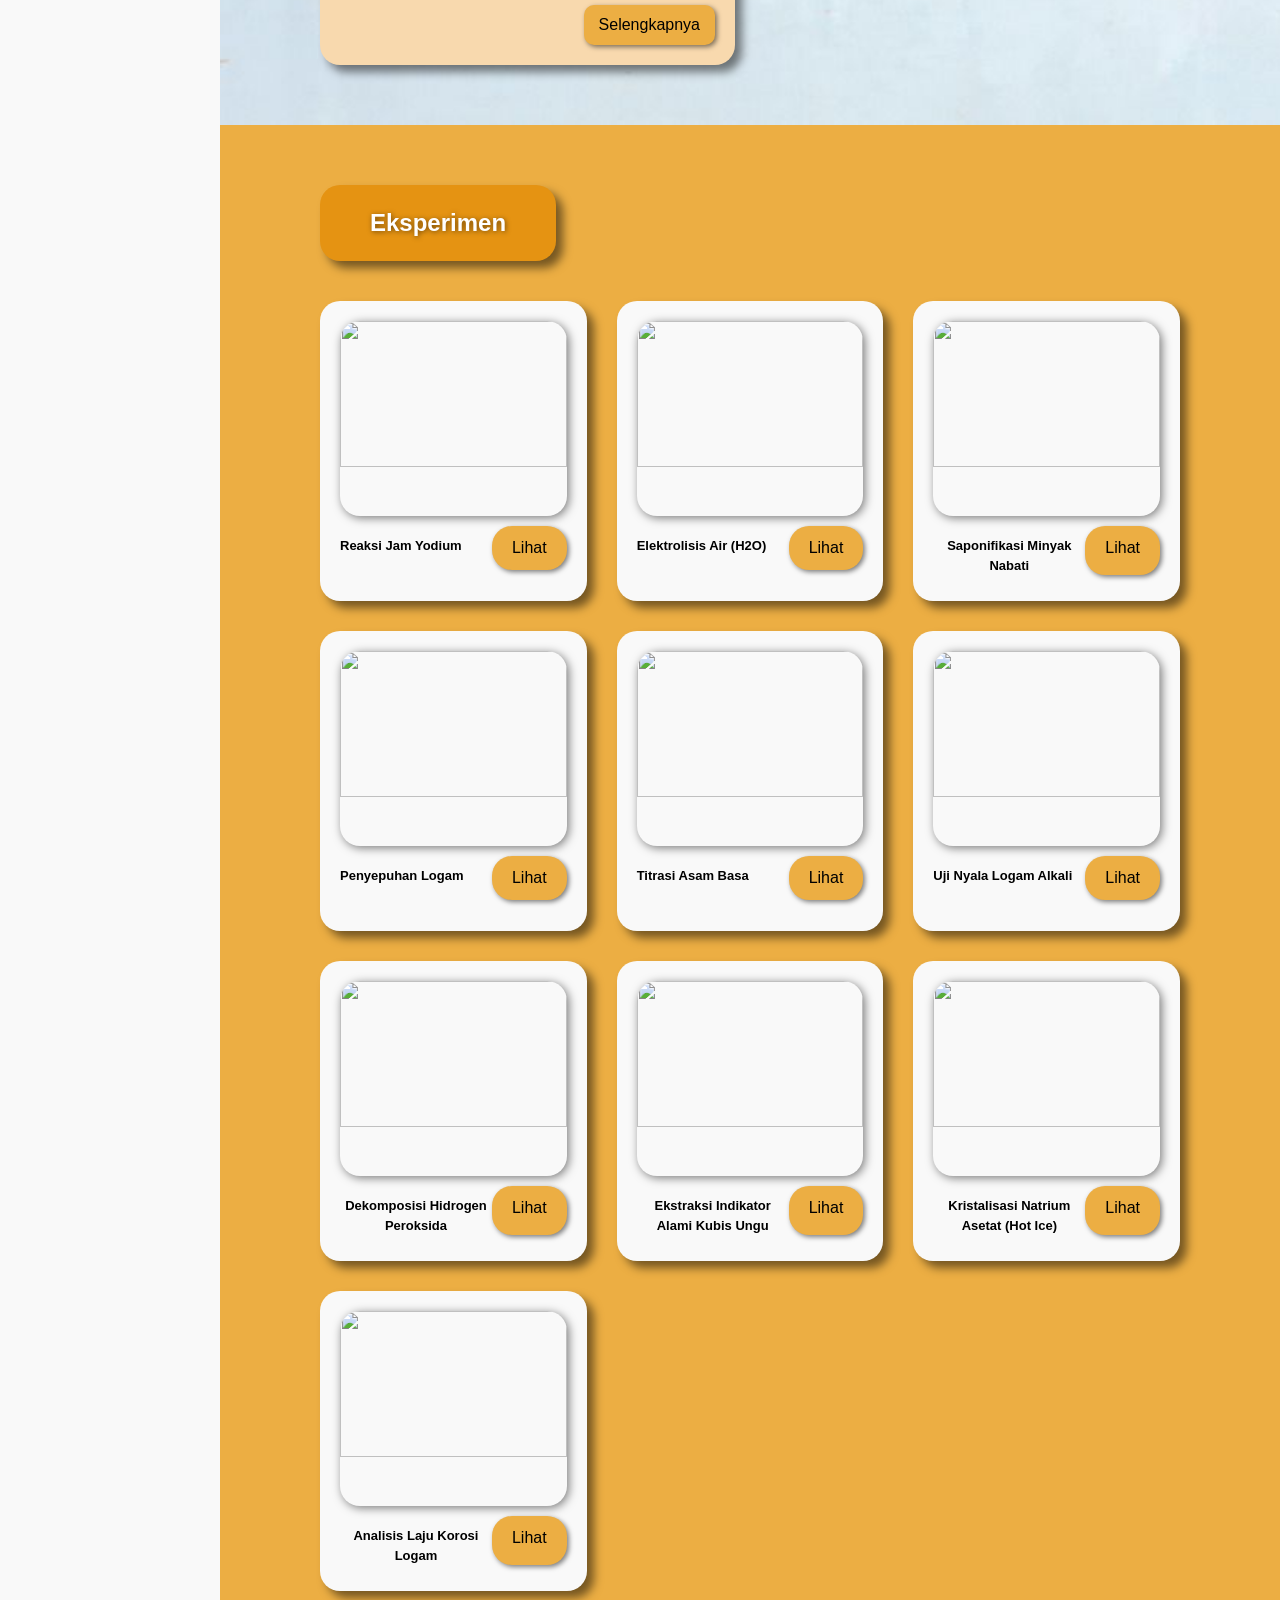
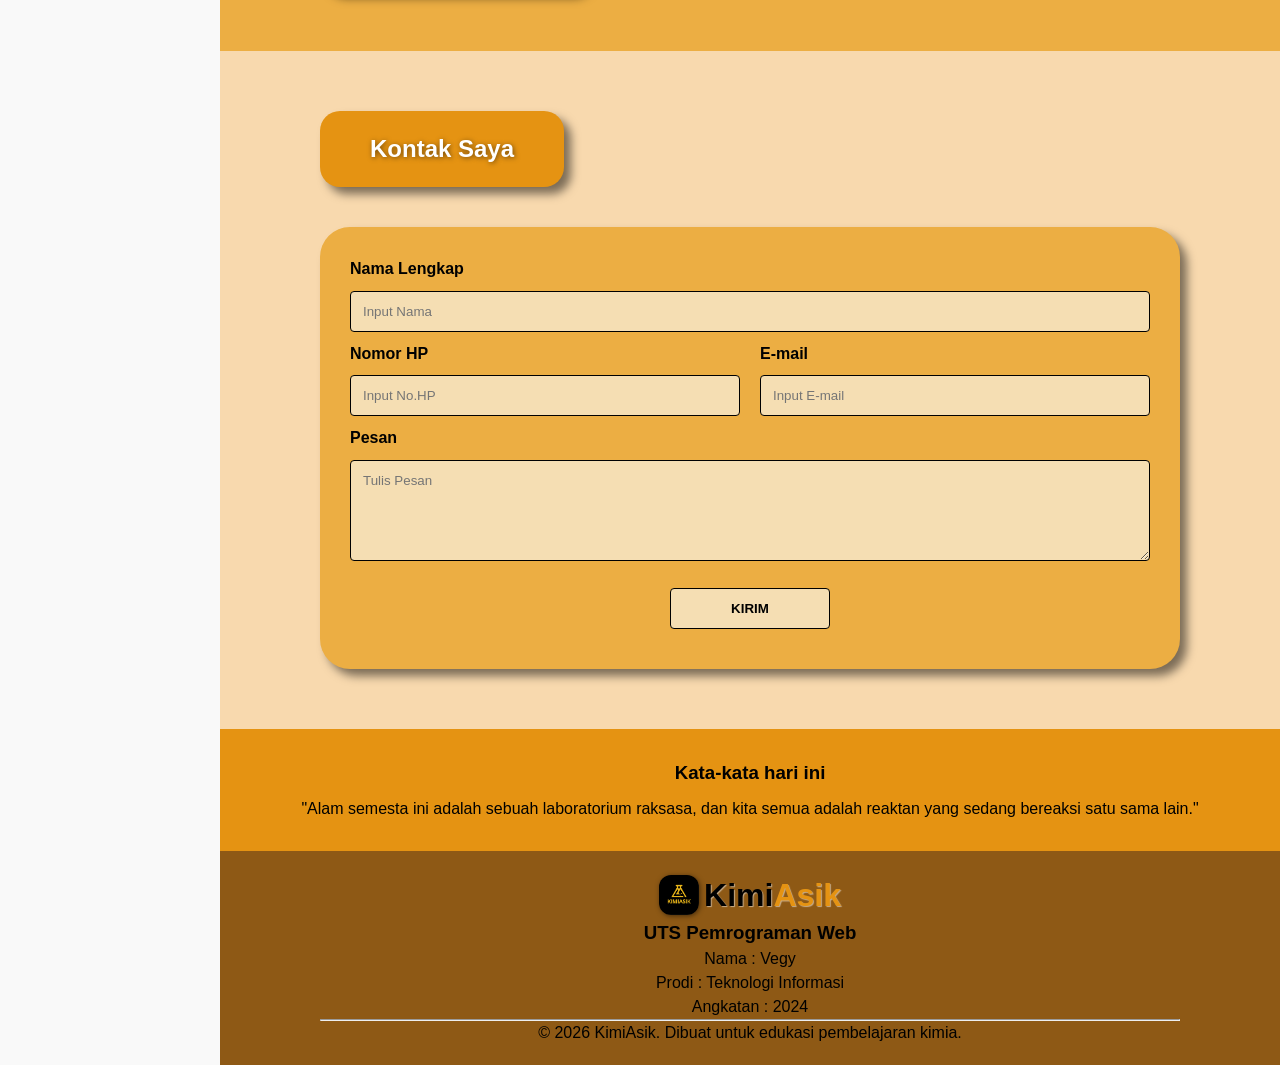
==== commit a1812f27: "Update index.html" ====
--- a/index.html
+++ b/index.html
@@ -13,7 +13,7 @@
 <body>
     <div class="header">
         <div class="namaweb">
-            <img src="gambar/logo.png">
+            <img src="[data-uri]">
             <h1>Kimi<span>Asik</span></h1>
         </div>
         <div class="navbar">
--- a/utsWeb_Vegy.css
+++ b/utsWeb_Vegy.css
@@ -483,18 +483,3 @@
     color: var(--tiga);
 
 }
-
-@media screen and (max-width: 768px) {
-    /* 1. Atur Header agar menumpuk ke bawah */
-    .header {
-        flex-direction: column;
-        height: auto;
-        padding: 10px;
-    }
-
-    .sidebar{
-        width: 100%;
-        position: relative;
-        margin-bottom: 20px;
-    }
-}
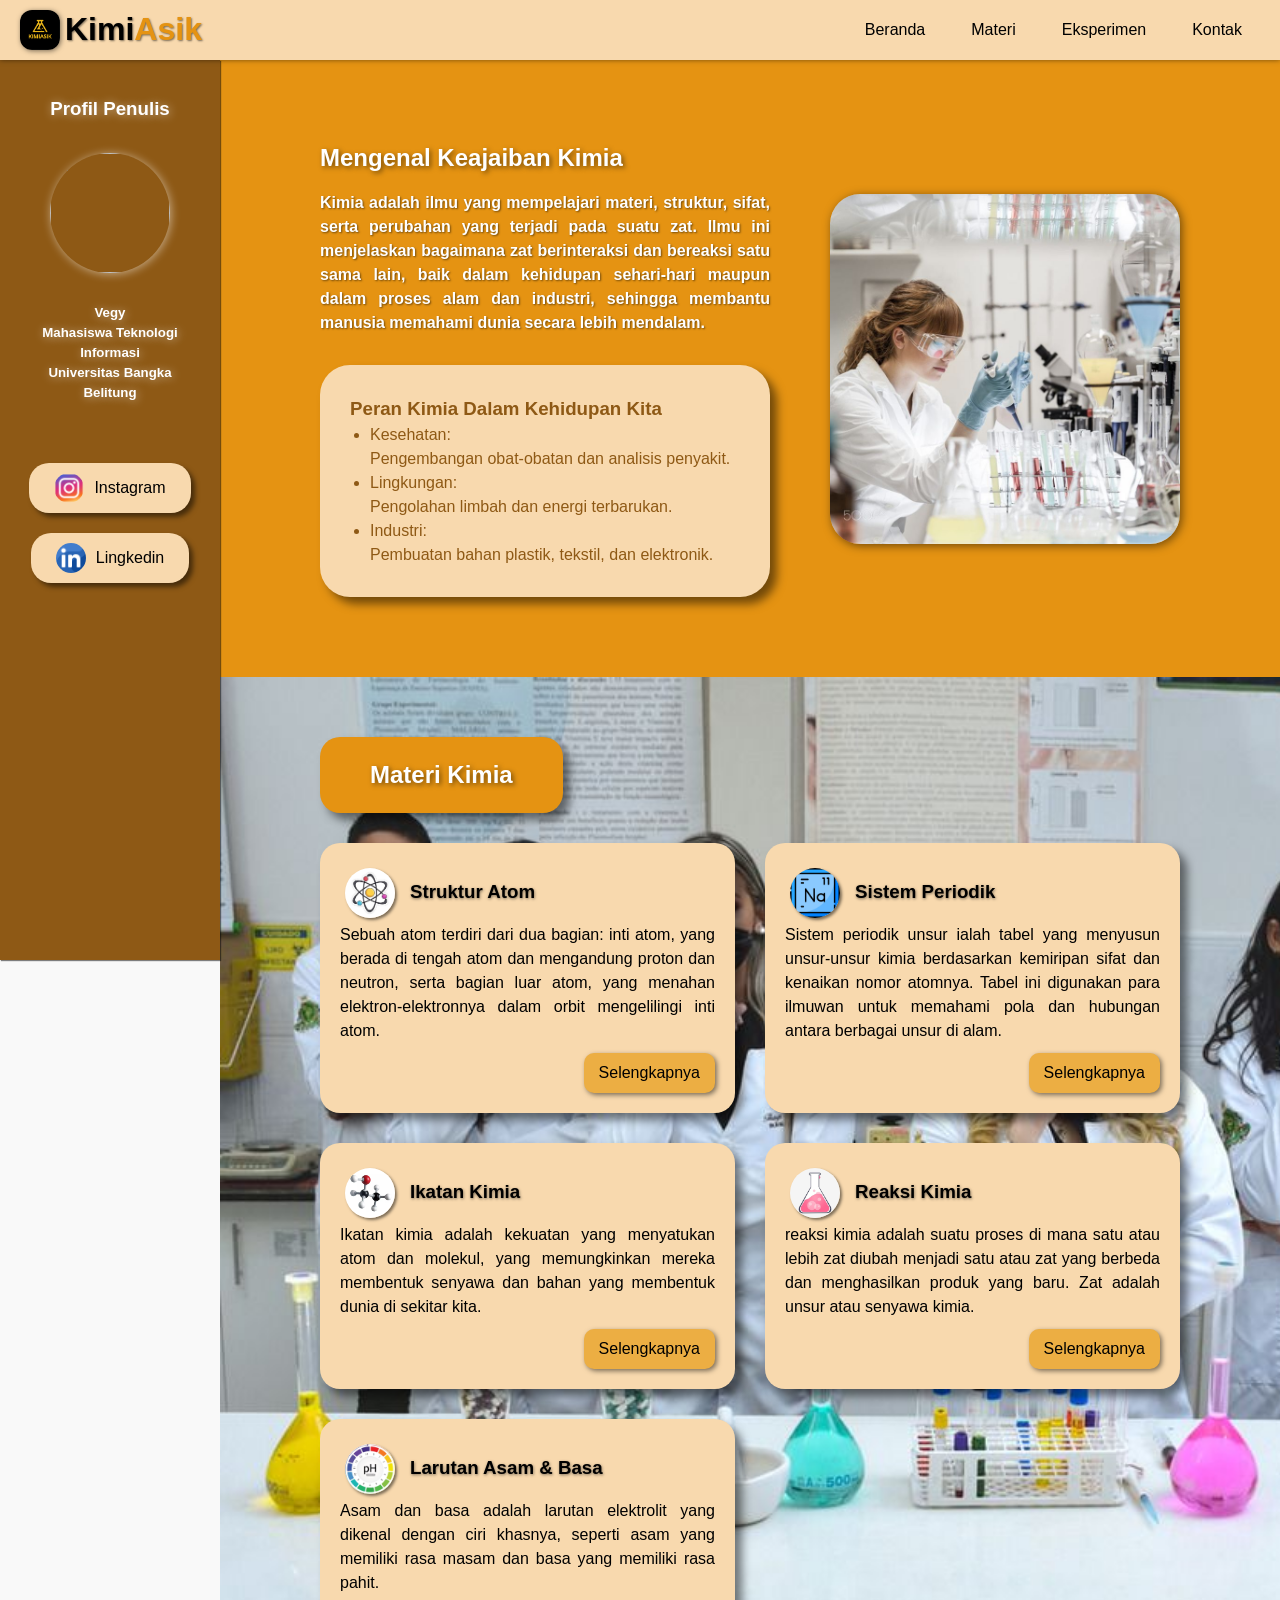
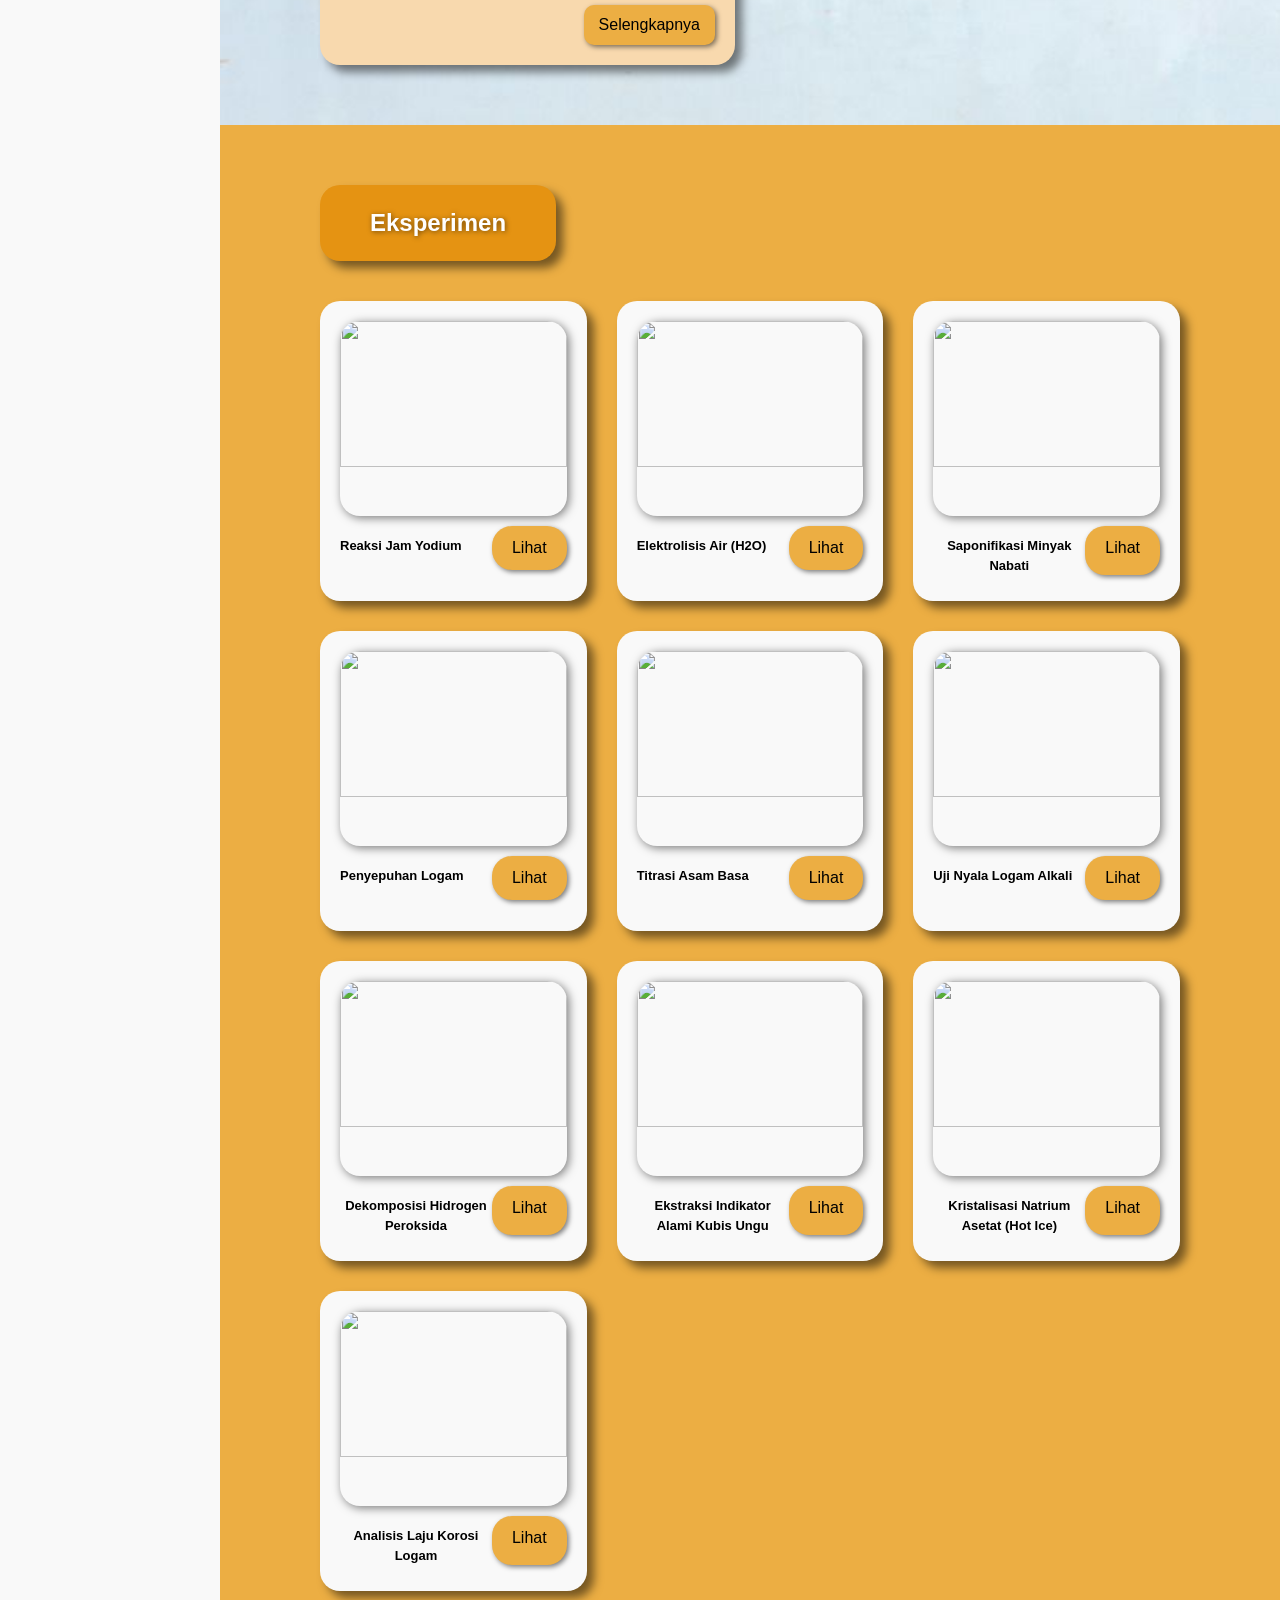
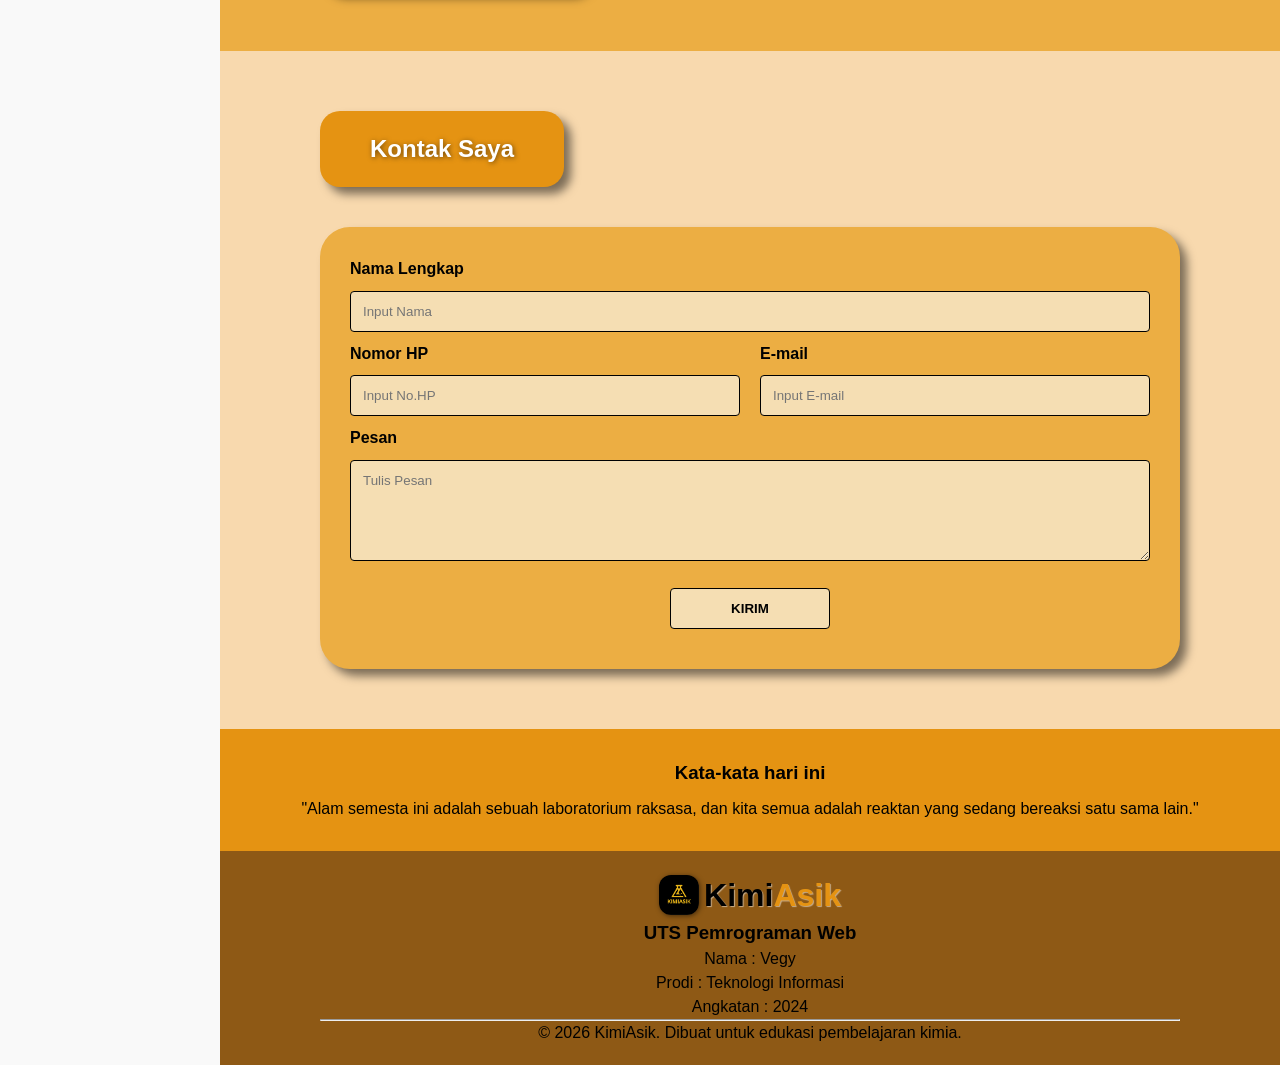
==== commit 65fa188e: "Update index.html" ====
--- a/index.html
+++ b/index.html
@@ -13,7 +13,7 @@
 <body>
     <div class="header">
         <div class="namaweb">
-            <img src="[data-uri]">
+            <img src="gambar/logo.png">
             <h1>Kimi<span>Asik</span></h1>
         </div>
         <div class="navbar">
@@ -28,7 +28,7 @@
 
     <div class="sidebar">
         <h3>Profil Penulis</h3>
-        <img src="gambar/saya.jpeg">
+        <img src="https://encrypted-tbn0.gstatic.com/images?q=tbn:ANd9GcTgCB2GE3qkO9KCmb3j6TtsL5V3NccQEpHdLw&s">
         <h5>Vegy<br>Mahasiswa Teknologi Informasi<br>Universitas Bangka Belitung</h5>
         <div class="sosmed">
             <a href="https://www.instagram.com/gy_xve?igsh=MTRnN3d0bm42M3J4dA=="><img src="gambar/ig.png"><span>Instagram</span></a>
